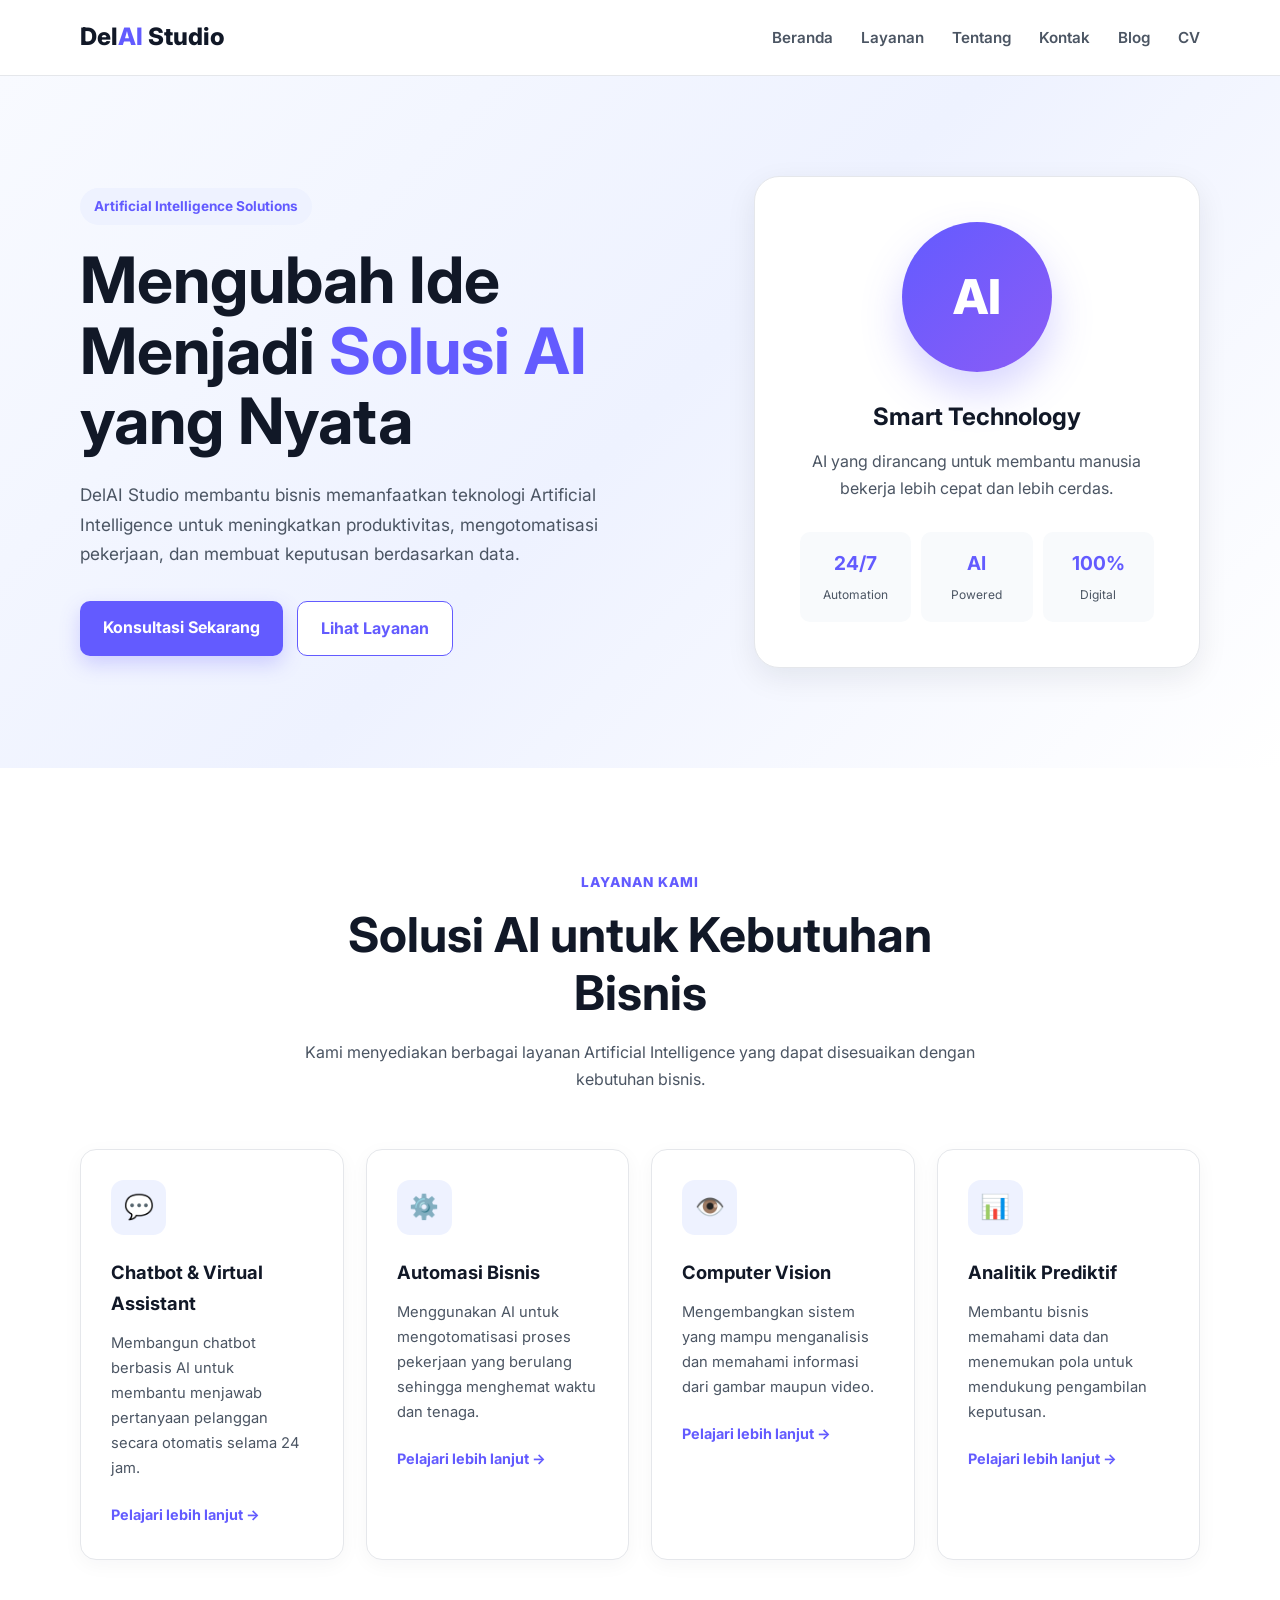
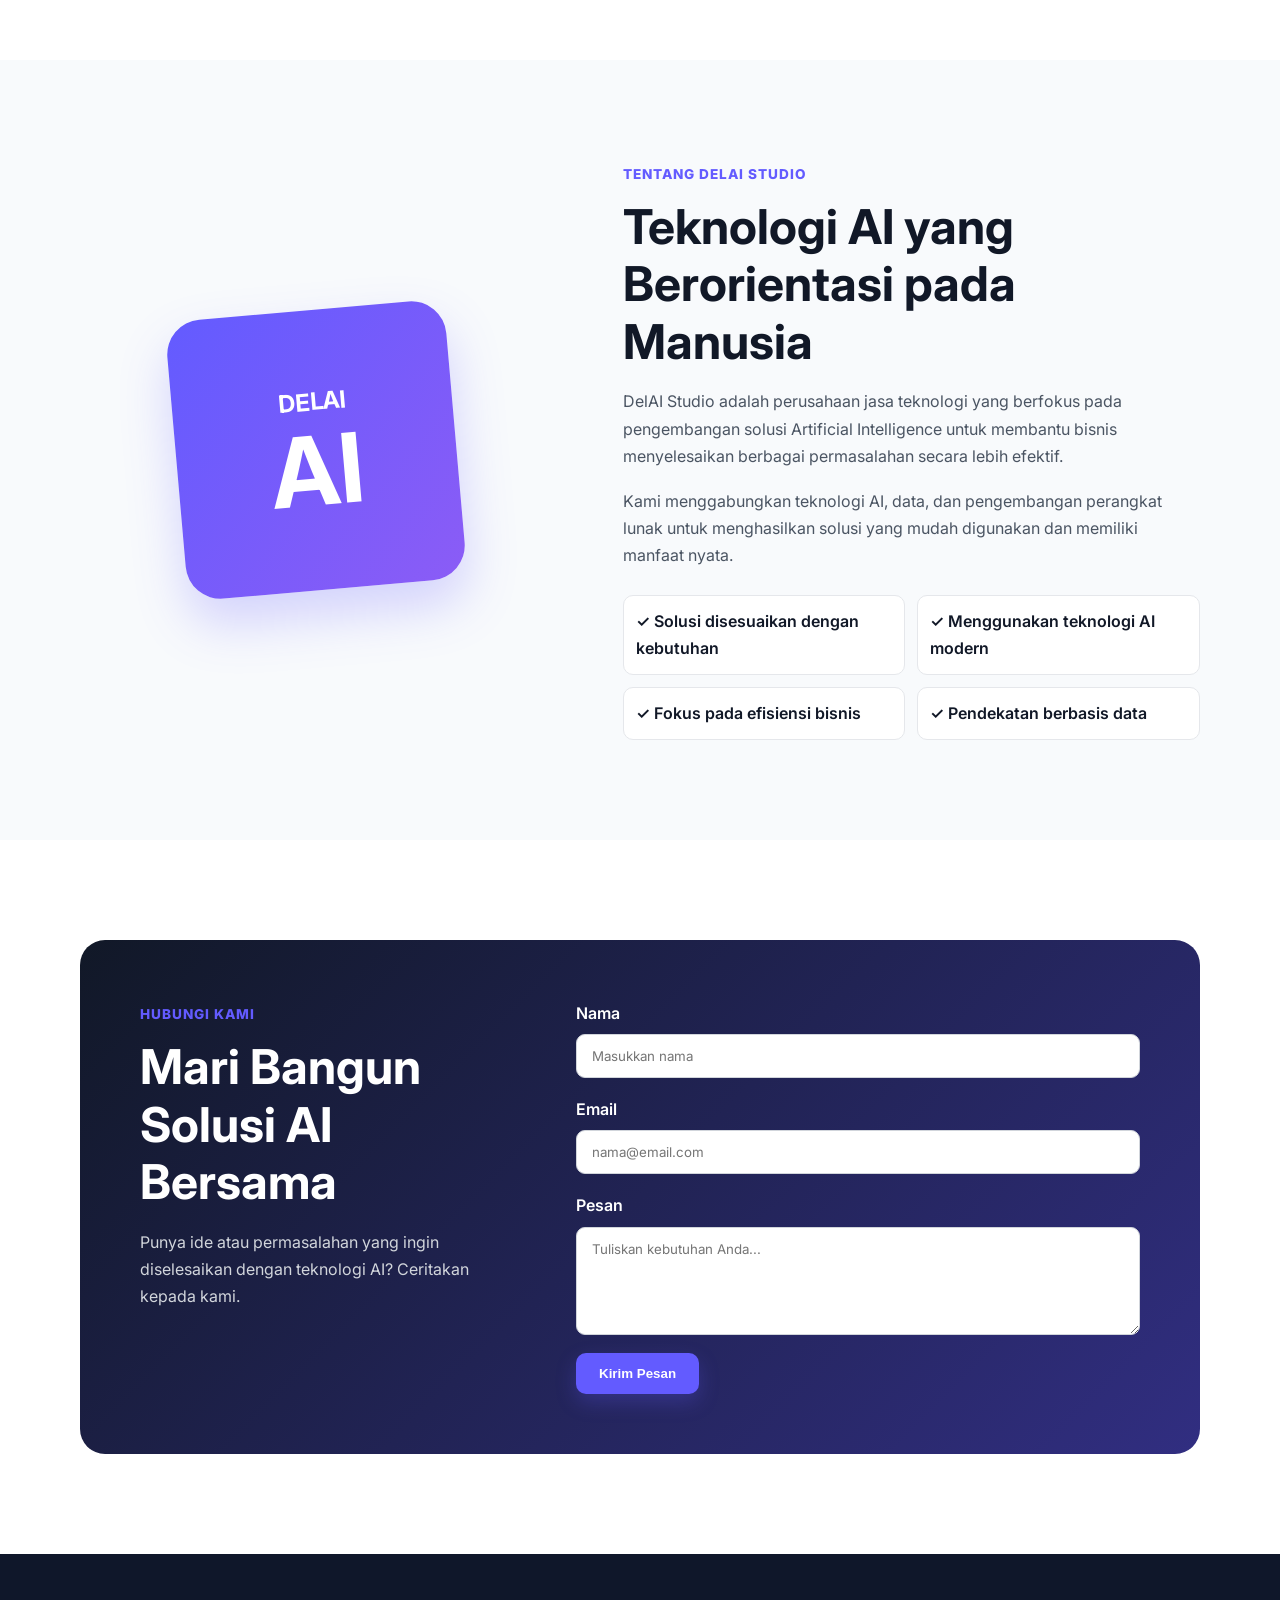
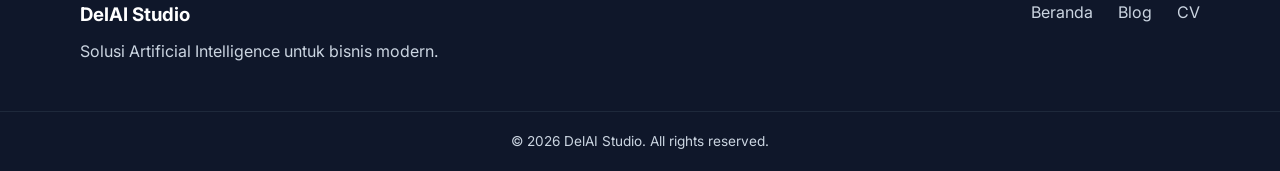
==== index.html @ ba687e67 "run debug" ====
<!DOCTYPE html>
<html lang="id">
<head>
    <meta charset="UTF-8">
    <meta name="viewport" content="width=device-width, initial-scale=1.0">

    <meta name="description" content="DelAI Studio - Perusahaan jasa Artificial Intelligence untuk bisnis modern.">

    <title>DelAI Studio - Solusi AI untuk Bisnis</title>

    <!-- Google Fonts -->
    <link rel="preconnect" href="https://fonts.googleapis.com">
    <link rel="preconnect" href="https://fonts.gstatic.com" crossorigin>
    <link href="https://fonts.googleapis.com/css2?family=Inter:wght@400;500;600;700;800&display=swap" rel="stylesheet">

    <!-- External CSS -->
    <link rel="stylesheet" href="assets/css/style.css">
</head>

<body>

    <!-- ================= HEADER ================= -->
    <header class="site-header">

        <nav class="navbar container">

            <a href="index.html" class="logo">
                Del<span>AI</span> Studio
            </a>

            <ul class="nav-menu">
                <li>
                    <a href="#beranda">Beranda</a>
                </li>

                <li>
                    <a href="#layanan">Layanan</a>
                </li>

                <li>
                    <a href="#tentang">Tentang</a>
                </li>

                <li>
                    <a href="#kontak">Kontak</a>
                </li>

                <li>
                    <a href="blog.html">Blog</a>
                </li>

                <li>
                    <a href="cv.html">CV</a>
                </li>
            </ul>

        </nav>

    </header>


    <main>

        <!-- ================= HERO ================= -->
        <section id="beranda" class="hero">

            <div class="container hero-content">

                <div class="hero-text">

                    <span class="hero-badge">
                        Artificial Intelligence Solutions
                    </span>

                    <h1>
                        Mengubah Ide Menjadi
                        <span>Solusi AI</span>
                        yang Nyata
                    </h1>

                    <p>
                        DelAI Studio membantu bisnis memanfaatkan teknologi
                        Artificial Intelligence untuk meningkatkan produktivitas,
                        mengotomatisasi pekerjaan, dan membuat keputusan
                        berdasarkan data.
                    </p>

                    <div class="hero-buttons">

                        <a href="#kontak" class="btn btn-primary">
                            Konsultasi Sekarang
                        </a>

                        <a href="#layanan" class="btn btn-secondary">
                            Lihat Layanan
                        </a>

                    </div>

                </div>


                <div class="hero-card">

                    <div class="ai-circle">
                        AI
                    </div>

                    <h2>
                        Smart Technology
                    </h2>

                    <p>
                        AI yang dirancang untuk membantu manusia
                        bekerja lebih cepat dan lebih cerdas.
                    </p>

                    <div class="mini-stats">

                        <div>
                            <strong>24/7</strong>
                            <span>Automation</span>
                        </div>

                        <div>
                            <strong>AI</strong>
                            <span>Powered</span>
                        </div>

                        <div>
                            <strong>100%</strong>
                            <span>Digital</span>
                        </div>

                    </div>

                </div>

            </div>

        </section>


        <!-- ================= LAYANAN ================= -->
        <section id="layanan" class="section">

            <div class="container">

                <div class="section-heading">

                    <span class="section-label">
                        Layanan Kami
                    </span>

                    <h2>
                        Solusi AI untuk Kebutuhan Bisnis
                    </h2>

                    <p>
                        Kami menyediakan berbagai layanan Artificial Intelligence
                        yang dapat disesuaikan dengan kebutuhan bisnis.
                    </p>

                </div>


                <div class="service-grid">

                    <!-- Service 1 -->
                    <article class="service-card">

                        <div class="service-icon">
                            💬
                        </div>

                        <h3>
                            Chatbot & Virtual Assistant
                        </h3>

                        <p>
                            Membangun chatbot berbasis AI untuk membantu
                            menjawab pertanyaan pelanggan secara otomatis
                            selama 24 jam.
                        </p>

                        <a href="#kontak">
                            Pelajari lebih lanjut →
                        </a>

                    </article>


                    <!-- Service 2 -->
                    <article class="service-card">

                        <div class="service-icon">
                            ⚙️
                        </div>

                        <h3>
                            Automasi Bisnis
                        </h3>

                        <p>
                            Menggunakan AI untuk mengotomatisasi proses
                            pekerjaan yang berulang sehingga menghemat
                            waktu dan tenaga.
                        </p>

                        <a href="#kontak">
                            Pelajari lebih lanjut →
                        </a>

                    </article>


                    <!-- Service 3 -->
                    <article class="service-card">

                        <div class="service-icon">
                            👁️
                        </div>

                        <h3>
                            Computer Vision
                        </h3>

                        <p>
                            Mengembangkan sistem yang mampu menganalisis
                            dan memahami informasi dari gambar maupun video.
                        </p>

                        <a href="#kontak">
                            Pelajari lebih lanjut →
                        </a>

                    </article>


                    <!-- Service 4 -->
                    <article class="service-card">

                        <div class="service-icon">
                            📊
                        </div>

                        <h3>
                            Analitik Prediktif
                        </h3>

                        <p>
                            Membantu bisnis memahami data dan menemukan
                            pola untuk mendukung pengambilan keputusan.
                        </p>

                        <a href="#kontak">
                            Pelajari lebih lanjut →
                        </a>

                    </article>

                </div>

            </div>

        </section>


        <!-- ================= TENTANG ================= -->
        <section id="tentang" class="section about-section">

            <div class="container about-grid">

                <div class="about-visual">

                    <div class="about-box">

                        <span>
                            DELAI
                        </span>

                        <strong>
                            AI
                        </strong>

                    </div>

                </div>


                <div class="about-content">

                    <span class="section-label">
                        Tentang DelAI Studio
                    </span>

                    <h2>
                        Teknologi AI yang Berorientasi pada Manusia
                    </h2>

                    <p>
                        DelAI Studio adalah perusahaan jasa teknologi yang
                        berfokus pada pengembangan solusi Artificial Intelligence
                        untuk membantu bisnis menyelesaikan berbagai permasalahan
                        secara lebih efektif.
                    </p>

                    <p>
                        Kami menggabungkan teknologi AI, data, dan pengembangan
                        perangkat lunak untuk menghasilkan solusi yang mudah
                        digunakan dan memiliki manfaat nyata.
                    </p>

                    <ul class="feature-list">

                        <li>
                            ✓ Solusi disesuaikan dengan kebutuhan
                        </li>

                        <li>
                            ✓ Menggunakan teknologi AI modern
                        </li>

                        <li>
                            ✓ Fokus pada efisiensi bisnis
                        </li>

                        <li>
                            ✓ Pendekatan berbasis data
                        </li>

                    </ul>

                </div>

            </div>

        </section>


        <!-- ================= KONTAK ================= -->
        <section id="kontak" class="section contact-section">

            <div class="container">

                <div class="contact-box">

                    <div class="contact-text">

                        <span class="section-label">
                            Hubungi Kami
                        </span>

                        <h2>
                            Mari Bangun Solusi AI Bersama
                        </h2>

                        <p>
                            Punya ide atau permasalahan yang ingin diselesaikan
                            dengan teknologi AI? Ceritakan kepada kami.
                        </p>

                    </div>


                    <form class="contact-form">

                        <div class="form-group">

                            <label for="nama">
                                Nama
                            </label>

                            <input
                                type="text"
                                id="nama"
                                name="nama"
                                placeholder="Masukkan nama"
                                required
                            >

                        </div>


                        <div class="form-group">

                            <label for="email">
                                Email
                            </label>

                            <input
                                type="email"
                                id="email"
                                name="email"
                                placeholder="nama@email.com"
                                required
                            >

                        </div>


                        <div class="form-group">

                            <label for="pesan">
                                Pesan
                            </label>

                            <textarea
                                id="pesan"
                                name="pesan"
                                rows="5"
                                placeholder="Tuliskan kebutuhan Anda..."
                                required
                            ></textarea>

                        </div>


                        <button type="submit" class="btn btn-primary">
                            Kirim Pesan
                        </button>

                    </form>

                </div>

            </div>

        </section>

    </main>


    <!-- ================= FOOTER ================= -->
    <footer class="footer">

        <div class="container footer-content">

            <div>

                <h3>
                    DelAI Studio
                </h3>

                <p>
                    Solusi Artificial Intelligence untuk bisnis modern.
                </p>

            </div>


            <div class="footer-links">

                <a href="index.html">
                    Beranda
                </a>

                <a href="blog.html">
                    Blog
                </a>

                <a href="cv.html">
                    CV
                </a>

            </div>

        </div>


        <div class="copyright">

            <p>
                &copy; 2026 DelAI Studio. All rights reserved.
            </p>

        </div>

    </footer>

</body>
</html>
---- assets/css/style.css ----
/* =====================================================
   DELAI STUDIO
   CSS MURNI - PABWE P2
   ===================================================== */


/* ================= VARIABLES ================= */

:root {
    --primary: #635bff;
    --primary-dark: #4f46e5;
    --secondary: #eef2ff;

    --dark: #111827;
    --text: #4b5563;
    --light: #f8fafc;
    --white: #ffffff;

    --border: #e5e7eb;

    --radius: 16px;

    --shadow:
        0 10px 30px rgba(15, 23, 42, 0.08);

    --transition:
        0.3s ease;
}


/* ================= RESET ================= */

* {
    margin: 0;
    padding: 0;
    box-sizing: border-box;
}


html {
    scroll-behavior: smooth;
}


body {
    font-family: "Inter", Arial, sans-serif;
    color: var(--text);
    background: var(--white);
    line-height: 1.7;
}


a {
    text-decoration: none;
    color: inherit;
}


ul {
    list-style: none;
}


img {
    max-width: 100%;
    display: block;
}


/* ================= CONTAINER ================= */

.container {
    width: min(1120px, 92%);
    margin: 0 auto;
}


/* ================= HEADER ================= */

.site-header {
    position: sticky;
    top: 0;
    z-index: 1000;

    background: rgba(255, 255, 255, 0.95);

    border-bottom: 1px solid var(--border);
}


.navbar {
    min-height: 75px;

    display: flex;
    align-items: center;
    justify-content: space-between;
}


.logo {
    font-size: 1.5rem;
    font-weight: 800;
    color: var(--dark);
}


.logo span {
    color: var(--primary);
}


.nav-menu {
    display: flex;
    align-items: center;
    gap: 28px;
}


.nav-menu a {
    color: var(--text);
    font-size: 0.95rem;
    font-weight: 600;

    transition: var(--transition);
}


.nav-menu a:hover {
    color: var(--primary);
}


/* ================= HERO ================= */

.hero {
    padding: 100px 0;

    background:
        linear-gradient(
            135deg,
            #f8faff 0%,
            #eef2ff 50%,
            #ffffff 100%
        );
}


.hero-content {
    display: grid;
    grid-template-columns: 1.15fr 0.85fr;
    gap: 70px;
    align-items: center;
}


.hero-badge {
    display: inline-block;

    padding: 7px 14px;

    border-radius: 50px;

    background: var(--secondary);
    color: var(--primary);

    font-size: 0.85rem;
    font-weight: 700;

    margin-bottom: 20px;
}


.hero h1 {
    color: var(--dark);

    font-size: clamp(2.5rem, 5vw, 4.5rem);

    line-height: 1.1;

    margin-bottom: 24px;
}


.hero h1 span {
    color: var(--primary);
}


.hero-text > p {
    max-width: 650px;

    font-size: 1.08rem;

    margin-bottom: 32px;
}


.hero-buttons {
    display: flex;
    gap: 14px;
    flex-wrap: wrap;
}


/* ================= BUTTON ================= */

.btn {
    display: inline-block;

    padding: 13px 23px;

    border-radius: 10px;

    font-weight: 700;

    cursor: pointer;

    border: none;

    transition:
        transform var(--transition),
        background var(--transition),
        box-shadow var(--transition);
}


.btn:hover {
    transform: translateY(-3px);
}


.btn-primary {
    color: var(--white);
    background: var(--primary);

    box-shadow:
        0 8px 20px rgba(99, 91, 255, 0.25);
}


.btn-primary:hover {
    background: var(--primary-dark);
}


.btn-secondary {
    color: var(--primary);

    background: var(--white);

    border: 1px solid var(--primary);
}


/* ================= HERO CARD ================= */

.hero-card {
    padding: 45px;

    background: var(--white);

    border-radius: 25px;

    text-align: center;

    box-shadow: var(--shadow);

    border: 1px solid var(--border);
}


.ai-circle {
    width: 150px;
    height: 150px;

    margin: 0 auto 25px;

    border-radius: 50%;

    display: flex;
    align-items: center;
    justify-content: center;

    font-size: 3rem;
    font-weight: 800;

    color: var(--white);

    background:
        linear-gradient(
            135deg,
            var(--primary),
            #8b5cf6
        );

    box-shadow:
        0 20px 40px rgba(99, 91, 255, 0.25);
}


.hero-card h2 {
    color: var(--dark);
    margin-bottom: 10px;
}


.mini-stats {
    margin-top: 30px;

    display: grid;
    grid-template-columns: repeat(3, 1fr);

    gap: 10px;
}


.mini-stats div {
    padding: 15px;

    background: var(--light);

    border-radius: 10px;
}


.mini-stats strong {
    display: block;

    color: var(--primary);

    font-size: 1.2rem;
}


.mini-stats span {
    font-size: 0.75rem;
}


/* ================= SECTION ================= */

.section {
    padding: 100px 0;
}


.section-heading {
    max-width: 700px;

    margin: 0 auto 55px;

    text-align: center;
}


.section-label {
    display: inline-block;

    margin-bottom: 12px;

    color: var(--primary);

    font-size: 0.85rem;

    font-weight: 800;

    text-transform: uppercase;

    letter-spacing: 1px;
}


.section-heading h2,
.about-content h2,
.contact-text h2 {
    color: var(--dark);

    font-size: clamp(2rem, 4vw, 3rem);

    line-height: 1.2;

    margin-bottom: 18px;
}


/* ================= SERVICES ================= */

.service-grid {
    display: grid;

    grid-template-columns:
        repeat(4, 1fr);

    gap: 22px;
}


.service-card {
    padding: 30px;

    background: var(--white);

    border: 1px solid var(--border);

    border-radius: var(--radius);

    box-shadow: 0 5px 20px rgba(15, 23, 42, 0.04);

    transition:
        transform var(--transition),
        box-shadow var(--transition);
}


.service-card:hover {
    transform: translateY(-8px);

    box-shadow: var(--shadow);
}


.service-icon {
    width: 55px;
    height: 55px;

    margin-bottom: 22px;

    border-radius: 13px;

    display: flex;
    align-items: center;
    justify-content: center;

    background: var(--secondary);

    font-size: 1.5rem;
}


.service-card h3 {
    color: var(--dark);

    font-size: 1.15rem;

    margin-bottom: 12px;
}


.service-card p {
    font-size: 0.92rem;

    margin-bottom: 20px;
}


.service-card a {
    color: var(--primary);

    font-size: 0.9rem;

    font-weight: 700;
}


/* ================= ABOUT ================= */

.about-section {
    background: var(--light);
}


.about-grid {
    display: grid;

    grid-template-columns: 0.9fr 1.1fr;

    gap: 70px;

    align-items: center;
}


.about-visual {
    min-height: 400px;

    display: flex;
    align-items: center;
    justify-content: center;
}


.about-box {
    width: 280px;
    height: 280px;

    border-radius: 35px;

    display: flex;
    flex-direction: column;
    align-items: center;
    justify-content: center;

    background:
        linear-gradient(
            135deg,
            var(--primary),
            #8b5cf6
        );

    color: white;

    transform: rotate(-5deg);

    box-shadow:
        0 25px 50px rgba(99, 91, 255, 0.25);
}


.about-box span {
    font-size: 1.5rem;
    font-weight: 700;
}


.about-box strong {
    font-size: 6rem;
    line-height: 1;
}


.about-content p {
    margin-bottom: 18px;
}


.feature-list {
    margin-top: 25px;

    display: grid;

    grid-template-columns: repeat(2, 1fr);

    gap: 12px;
}


.feature-list li {
    color: var(--dark);

    font-weight: 600;

    padding: 12px;

    background: var(--white);

    border-radius: 10px;

    border: 1px solid var(--border);
}


/* ================= CONTACT ================= */

.contact-box {
    display: grid;

    grid-template-columns: 0.8fr 1.2fr;

    gap: 60px;

    padding: 60px;

    border-radius: 25px;

    background:
        linear-gradient(
            135deg,
            #111827,
            #312e81
        );

    color: white;
}


.contact-text h2 {
    color: white;
}


.contact-text p {
    color: #d1d5db;
}


.contact-form {
    display: flex;

    flex-direction: column;

    gap: 18px;
}


.form-group {
    display: flex;

    flex-direction: column;

    gap: 7px;
}


.form-group label {
    font-weight: 600;
}


.form-group input,
.form-group textarea {
    width: 100%;

    padding: 13px 15px;

    border: 1px solid #d1d5db;

    border-radius: 9px;

    font-family: inherit;

    outline: none;
}


.form-group input:focus,
.form-group textarea:focus {
    border-color: var(--primary);
}


.contact-form .btn {
    align-self: flex-start;
}


/* ================= FOOTER ================= */

.footer {
    background: #0f172a;

    color: #cbd5e1;
}


.footer-content {
    padding: 45px 0;

    display: flex;

    justify-content: space-between;

    gap: 30px;
}


.footer h3 {
    color: white;

    margin-bottom: 8px;
}


.footer-links {
    display: flex;

    gap: 25px;
}


.footer-links a {
    transition: var(--transition);
}


.footer-links a:hover {
    color: white;
}


.copyright {
    padding: 18px;

    text-align: center;

    border-top: 1px solid #1e293b;

    font-size: 0.85rem;
}


/* ================= RESPONSIVE ================= */

@media (max-width: 900px) {

    .nav-menu {
        gap: 15px;
    }


    .hero-content {
        grid-template-columns: 1fr;
    }


    .service-grid {
        grid-template-columns:
            repeat(2, 1fr);
    }


    .about-grid {
        grid-template-columns: 1fr;
    }


    .about-visual {
        min-height: 300px;
    }


    .contact-box {
        grid-template-columns: 1fr;
    }

}


@media (max-width: 650px) {

    .navbar {
        flex-direction: column;

        padding: 18px 0;

        gap: 15px;
    }


    .nav-menu {
        width: 100%;

        justify-content: center;

        flex-wrap: wrap;

        gap: 12px 18px;
    }


    .hero {
        padding: 70px 0;
    }


    .section {
        padding: 70px 0;
    }


    .service-grid {
        grid-template-columns: 1fr;
    }


    .feature-list {
        grid-template-columns: 1fr;
    }


    .contact-box {
        padding: 35px 25px;
    }


    .footer-content {
        flex-direction: column;
    }


    .footer-links {
        flex-wrap: wrap;
    }

}
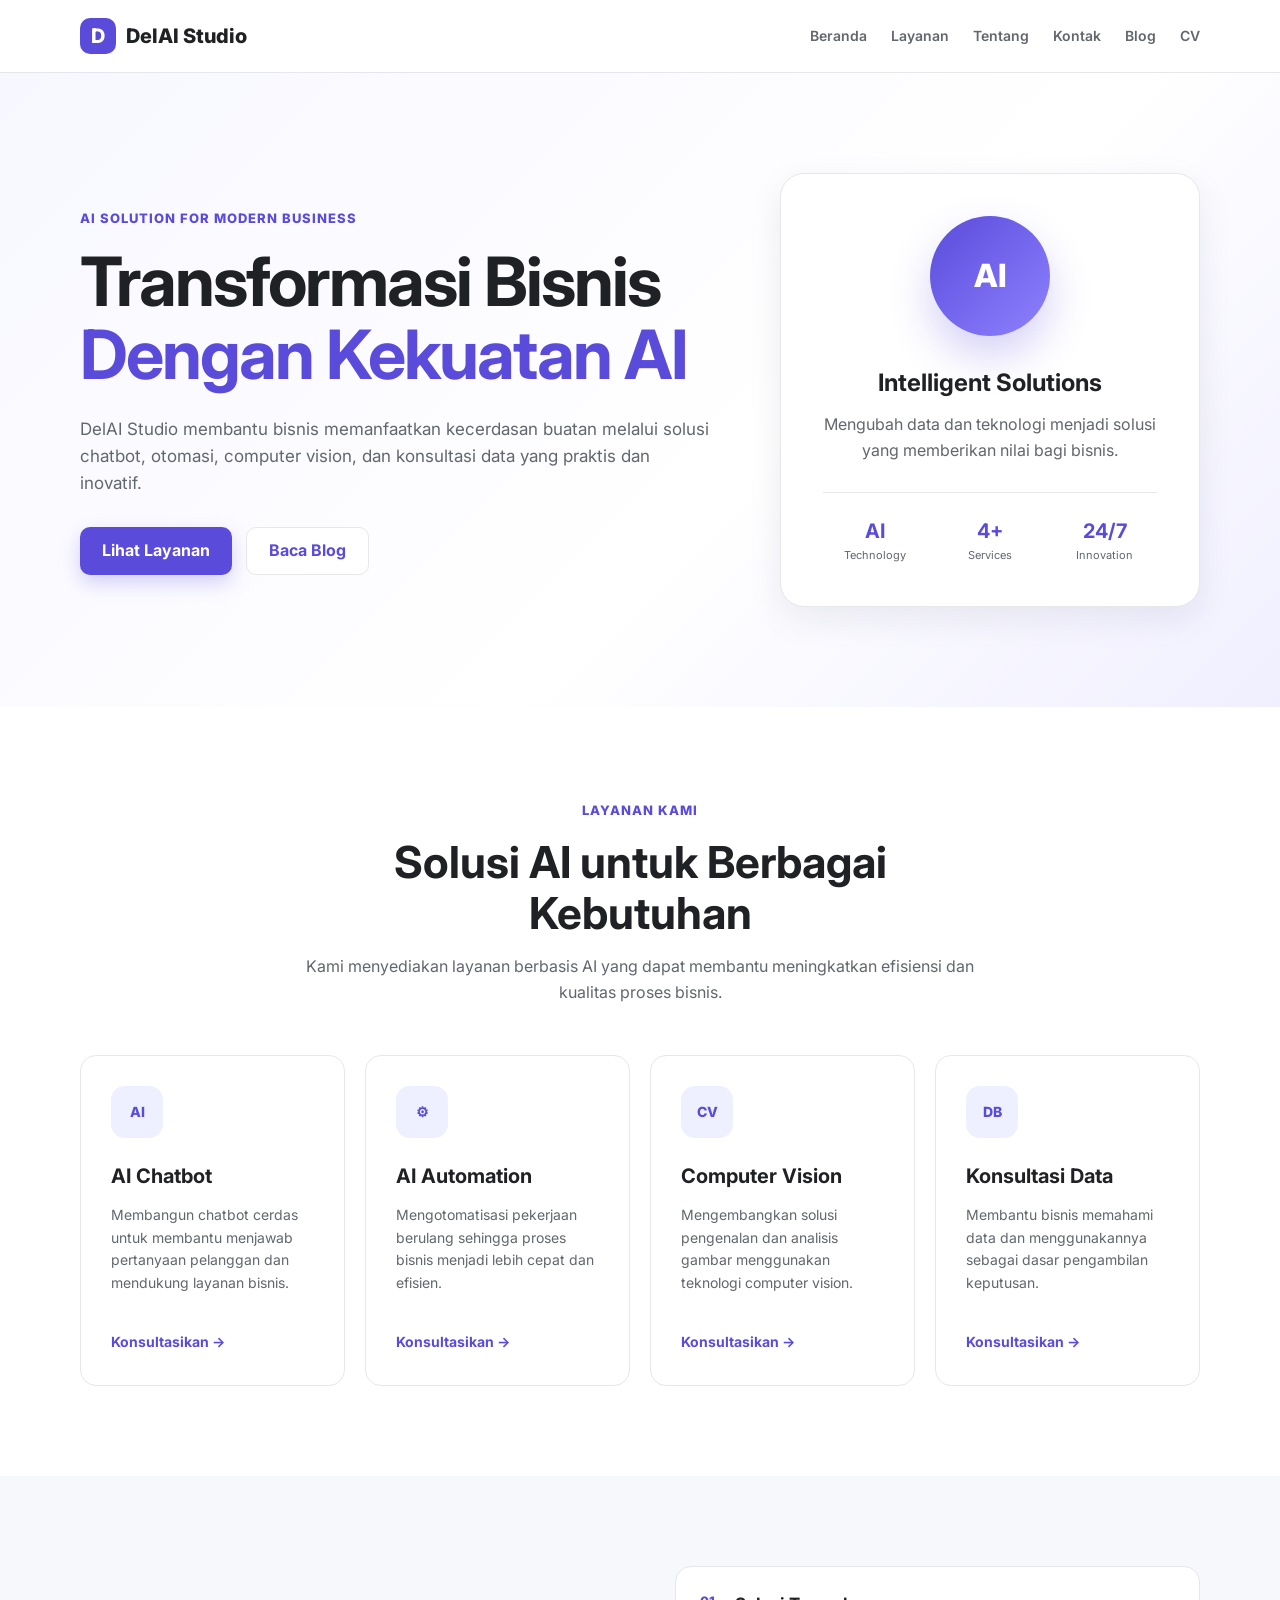
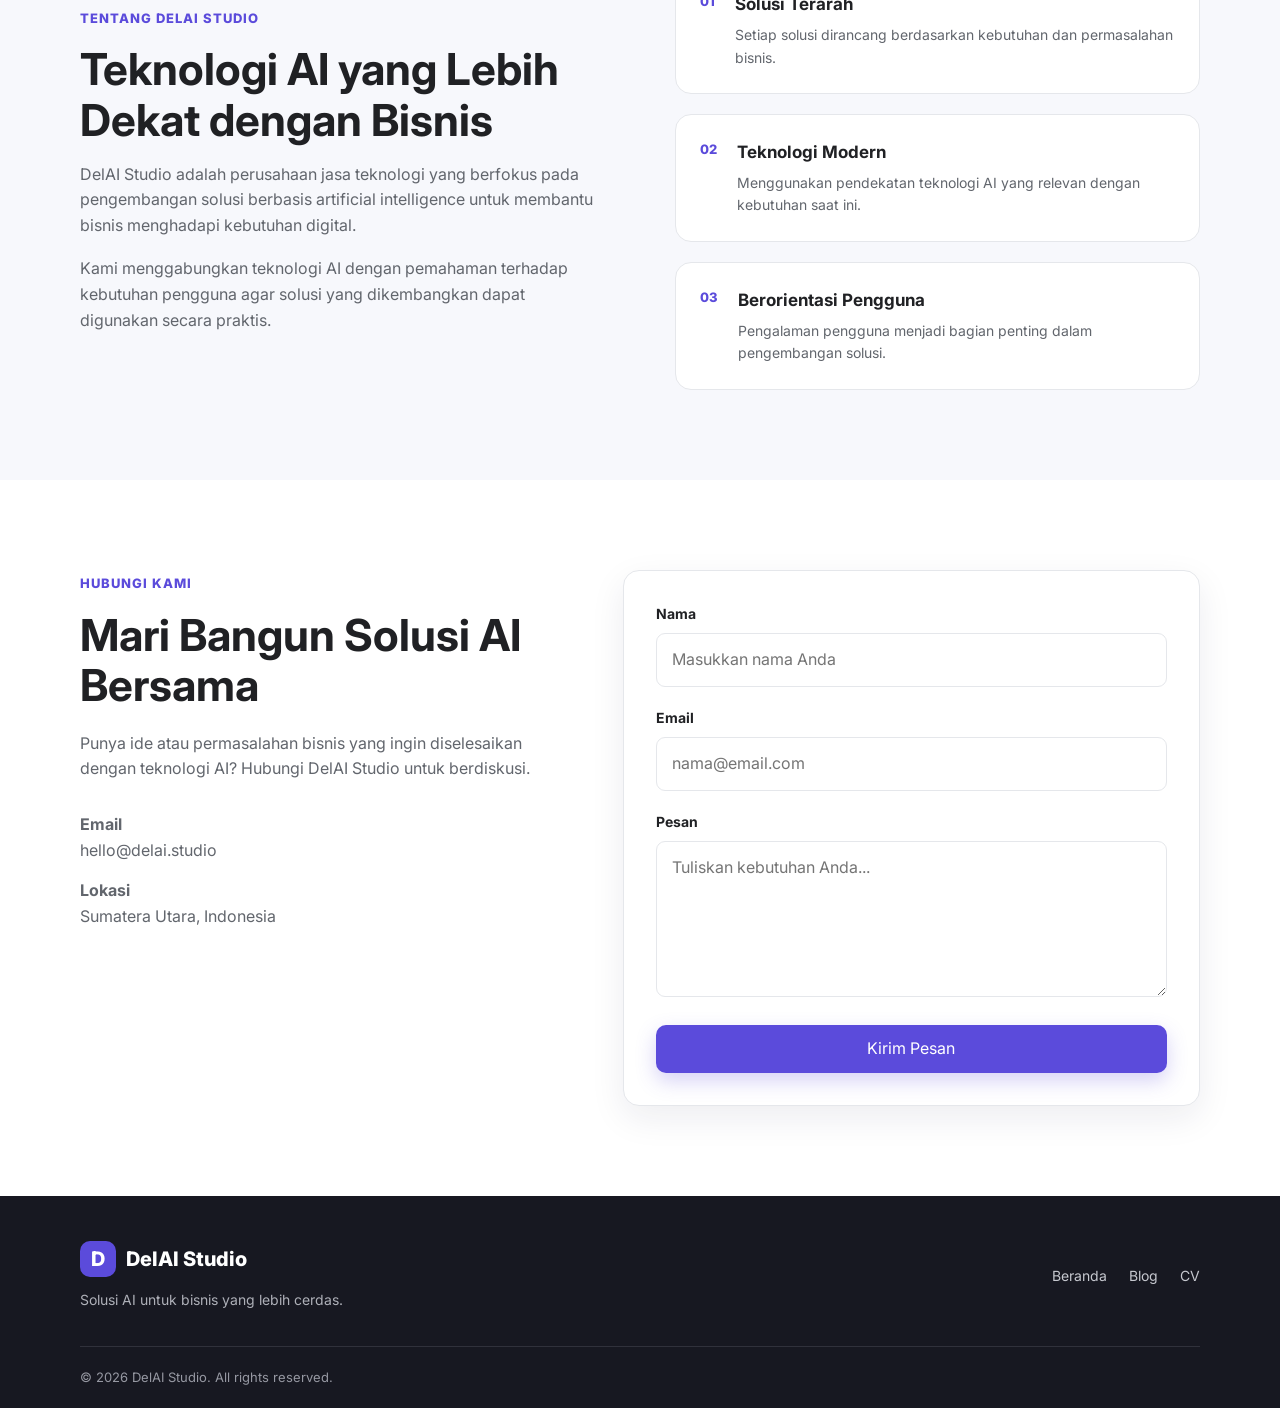
==== commit 435c1ba6: "Update Praktikum 2 PABWE" ====
--- a/index.html
+++ b/index.html
@@ -4,14 +4,21 @@
     <meta charset="UTF-8">
     <meta name="viewport" content="width=device-width, initial-scale=1.0">
 
-    <meta name="description" content="DelAI Studio - Perusahaan jasa Artificial Intelligence untuk bisnis modern.">
+    <meta
+        name="description"
+        content="DelAI Studio - Perusahaan jasa AI untuk chatbot, otomasi, computer vision, dan konsultasi data."
+    >
 
     <title>DelAI Studio - Solusi AI untuk Bisnis</title>
 
-    <!-- Google Fonts -->
+    <!-- Google Fonts diperbolehkan karena bukan CSS framework -->
     <link rel="preconnect" href="https://fonts.googleapis.com">
     <link rel="preconnect" href="https://fonts.gstatic.com" crossorigin>
-    <link href="https://fonts.googleapis.com/css2?family=Inter:wght@400;500;600;700;800&display=swap" rel="stylesheet">
+
+    <link
+        href="https://fonts.googleapis.com/css2?family=Inter:wght@400;500;600;700;800&display=swap"
+        rel="stylesheet"
+    >
 
     <!-- External CSS -->
     <link rel="stylesheet" href="assets/css/style.css">
@@ -19,43 +26,44 @@
 
 <body>
 
-    <!-- ================= HEADER ================= -->
+    <!-- ================= HEADER & NAVBAR ================= -->
     <header class="site-header">
-
-        <nav class="navbar container">
-
-            <a href="index.html" class="logo">
-                Del<span>AI</span> Studio
+        <div class="container navbar">
+
+            <a href="index.html" class="brand">
+                <span class="brand-icon">D</span>
+                <span>DelAI Studio</span>
             </a>
 
-            <ul class="nav-menu">
-                <li>
-                    <a href="#beranda">Beranda</a>
-                </li>
-
-                <li>
-                    <a href="#layanan">Layanan</a>
-                </li>
-
-                <li>
-                    <a href="#tentang">Tentang</a>
-                </li>
-
-                <li>
-                    <a href="#kontak">Kontak</a>
-                </li>
-
-                <li>
-                    <a href="blog.html">Blog</a>
-                </li>
-
-                <li>
-                    <a href="cv.html">CV</a>
-                </li>
-            </ul>
-
-        </nav>
-
+            <nav aria-label="Navigasi utama">
+                <ul class="nav-list">
+                    <li>
+                        <a href="#beranda">Beranda</a>
+                    </li>
+
+                    <li>
+                        <a href="#layanan">Layanan</a>
+                    </li>
+
+                    <li>
+                        <a href="#tentang">Tentang</a>
+                    </li>
+
+                    <li>
+                        <a href="#kontak">Kontak</a>
+                    </li>
+
+                    <li>
+                        <a href="blog.html">Blog</a>
+                    </li>
+
+                    <li>
+                        <a href="cv.html">CV</a>
+                    </li>
+                </ul>
+            </nav>
+
+        </div>
     </header>
 
 
@@ -63,38 +71,33 @@
 
         <!-- ================= HERO ================= -->
         <section id="beranda" class="hero">
-
             <div class="container hero-content">
 
                 <div class="hero-text">
 
-                    <span class="hero-badge">
-                        Artificial Intelligence Solutions
+                    <span class="hero-label">
+                        AI Solution for Modern Business
                     </span>
 
                     <h1>
-                        Mengubah Ide Menjadi
-                        <span>Solusi AI</span>
-                        yang Nyata
+                        Transformasi Bisnis
+                        <span>Dengan Kekuatan AI</span>
                     </h1>
 
                     <p>
-                        DelAI Studio membantu bisnis memanfaatkan teknologi
-                        Artificial Intelligence untuk meningkatkan produktivitas,
-                        mengotomatisasi pekerjaan, dan membuat keputusan
-                        berdasarkan data.
+                        DelAI Studio membantu bisnis memanfaatkan kecerdasan
+                        buatan melalui solusi chatbot, otomasi, computer vision,
+                        dan konsultasi data yang praktis dan inovatif.
                     </p>
 
                     <div class="hero-buttons">
-
-                        <a href="#kontak" class="btn btn-primary">
-                            Konsultasi Sekarang
-                        </a>
-
-                        <a href="#layanan" class="btn btn-secondary">
+                        <a href="#layanan" class="button button-primary">
                             Lihat Layanan
                         </a>
 
+                        <a href="blog.html" class="button button-secondary">
+                            Baca Blog
+                        </a>
                     </div>
 
                 </div>
@@ -107,60 +110,55 @@
                     </div>
 
                     <h2>
-                        Smart Technology
+                        Intelligent Solutions
                     </h2>
 
                     <p>
-                        AI yang dirancang untuk membantu manusia
-                        bekerja lebih cepat dan lebih cerdas.
+                        Mengubah data dan teknologi menjadi solusi
+                        yang memberikan nilai bagi bisnis.
                     </p>
 
-                    <div class="mini-stats">
+                    <div class="hero-stat">
+                        <div>
+                            <strong>AI</strong>
+                            <span>Technology</span>
+                        </div>
+
+                        <div>
+                            <strong>4+</strong>
+                            <span>Services</span>
+                        </div>
 
                         <div>
                             <strong>24/7</strong>
-                            <span>Automation</span>
-                        </div>
-
-                        <div>
-                            <strong>AI</strong>
-                            <span>Powered</span>
-                        </div>
-
-                        <div>
-                            <strong>100%</strong>
-                            <span>Digital</span>
-                        </div>
-
+                            <span>Innovation</span>
+                        </div>
                     </div>
 
                 </div>
 
             </div>
-
         </section>
 
 
         <!-- ================= LAYANAN ================= -->
-        <section id="layanan" class="section">
+        <section id="layanan" class="section services-section">
 
             <div class="container">
 
                 <div class="section-heading">
-
                     <span class="section-label">
                         Layanan Kami
                     </span>
 
                     <h2>
-                        Solusi AI untuk Kebutuhan Bisnis
+                        Solusi AI untuk Berbagai Kebutuhan
                     </h2>
 
                     <p>
-                        Kami menyediakan berbagai layanan Artificial Intelligence
-                        yang dapat disesuaikan dengan kebutuhan bisnis.
+                        Kami menyediakan layanan berbasis AI yang dapat
+                        membantu meningkatkan efisiensi dan kualitas proses bisnis.
                     </p>
-
                 </div>
 
 
@@ -170,21 +168,20 @@
                     <article class="service-card">
 
                         <div class="service-icon">
-                            💬
+                            AI
                         </div>
 
                         <h3>
-                            Chatbot & Virtual Assistant
+                            AI Chatbot
                         </h3>
 
                         <p>
-                            Membangun chatbot berbasis AI untuk membantu
-                            menjawab pertanyaan pelanggan secara otomatis
-                            selama 24 jam.
+                            Membangun chatbot cerdas untuk membantu menjawab
+                            pertanyaan pelanggan dan mendukung layanan bisnis.
                         </p>
 
-                        <a href="#kontak">
-                            Pelajari lebih lanjut →
+                        <a href="#kontak" class="service-link">
+                            Konsultasikan →
                         </a>
 
                     </article>
@@ -194,21 +191,20 @@
                     <article class="service-card">
 
                         <div class="service-icon">
-                            ⚙️
+                            ⚙
                         </div>
 
                         <h3>
-                            Automasi Bisnis
+                            AI Automation
                         </h3>
 
                         <p>
-                            Menggunakan AI untuk mengotomatisasi proses
-                            pekerjaan yang berulang sehingga menghemat
-                            waktu dan tenaga.
+                            Mengotomatisasi pekerjaan berulang sehingga
+                            proses bisnis menjadi lebih cepat dan efisien.
                         </p>
 
-                        <a href="#kontak">
-                            Pelajari lebih lanjut →
+                        <a href="#kontak" class="service-link">
+                            Konsultasikan →
                         </a>
 
                     </article>
@@ -218,7 +214,7 @@
                     <article class="service-card">
 
                         <div class="service-icon">
-                            👁️
+                            CV
                         </div>
 
                         <h3>
@@ -226,12 +222,12 @@
                         </h3>
 
                         <p>
-                            Mengembangkan sistem yang mampu menganalisis
-                            dan memahami informasi dari gambar maupun video.
+                            Mengembangkan solusi pengenalan dan analisis
+                            gambar menggunakan teknologi computer vision.
                         </p>
 
-                        <a href="#kontak">
-                            Pelajari lebih lanjut →
+                        <a href="#kontak" class="service-link">
+                            Konsultasikan →
                         </a>
 
                     </article>
@@ -241,20 +237,20 @@
                     <article class="service-card">
 
                         <div class="service-icon">
-                            📊
+                            DB
                         </div>
 
                         <h3>
-                            Analitik Prediktif
+                            Konsultasi Data
                         </h3>
 
                         <p>
-                            Membantu bisnis memahami data dan menemukan
-                            pola untuk mendukung pengambilan keputusan.
+                            Membantu bisnis memahami data dan menggunakannya
+                            sebagai dasar pengambilan keputusan.
                         </p>
 
-                        <a href="#kontak">
-                            Pelajari lebih lanjut →
+                        <a href="#kontak" class="service-link">
+                            Konsultasikan →
                         </a>
 
                     </article>
@@ -270,23 +266,6 @@
         <section id="tentang" class="section about-section">
 
             <div class="container about-grid">
-
-                <div class="about-visual">
-
-                    <div class="about-box">
-
-                        <span>
-                            DELAI
-                        </span>
-
-                        <strong>
-                            AI
-                        </strong>
-
-                    </div>
-
-                </div>
-
 
                 <div class="about-content">
 
@@ -295,41 +274,73 @@
                     </span>
 
                     <h2>
-                        Teknologi AI yang Berorientasi pada Manusia
+                        Teknologi AI yang Lebih Dekat dengan Bisnis
                     </h2>
 
                     <p>
                         DelAI Studio adalah perusahaan jasa teknologi yang
-                        berfokus pada pengembangan solusi Artificial Intelligence
-                        untuk membantu bisnis menyelesaikan berbagai permasalahan
-                        secara lebih efektif.
+                        berfokus pada pengembangan solusi berbasis
+                        artificial intelligence untuk membantu bisnis
+                        menghadapi kebutuhan digital.
                     </p>
 
                     <p>
-                        Kami menggabungkan teknologi AI, data, dan pengembangan
-                        perangkat lunak untuk menghasilkan solusi yang mudah
-                        digunakan dan memiliki manfaat nyata.
+                        Kami menggabungkan teknologi AI dengan pemahaman
+                        terhadap kebutuhan pengguna agar solusi yang
+                        dikembangkan dapat digunakan secara praktis.
                     </p>
 
-                    <ul class="feature-list">
-
-                        <li>
-                            ✓ Solusi disesuaikan dengan kebutuhan
-                        </li>
-
-                        <li>
-                            ✓ Menggunakan teknologi AI modern
-                        </li>
-
-                        <li>
-                            ✓ Fokus pada efisiensi bisnis
-                        </li>
-
-                        <li>
-                            ✓ Pendekatan berbasis data
-                        </li>
-
-                    </ul>
+                </div>
+
+
+                <div class="advantages">
+
+                    <article class="advantage-item">
+                        <span class="advantage-number">01</span>
+
+                        <div>
+                            <h3>
+                                Solusi Terarah
+                            </h3>
+
+                            <p>
+                                Setiap solusi dirancang berdasarkan
+                                kebutuhan dan permasalahan bisnis.
+                            </p>
+                        </div>
+                    </article>
+
+
+                    <article class="advantage-item">
+                        <span class="advantage-number">02</span>
+
+                        <div>
+                            <h3>
+                                Teknologi Modern
+                            </h3>
+
+                            <p>
+                                Menggunakan pendekatan teknologi AI
+                                yang relevan dengan kebutuhan saat ini.
+                            </p>
+                        </div>
+                    </article>
+
+
+                    <article class="advantage-item">
+                        <span class="advantage-number">03</span>
+
+                        <div>
+                            <h3>
+                                Berorientasi Pengguna
+                            </h3>
+
+                            <p>
+                                Pengalaman pengguna menjadi bagian
+                                penting dalam pengembangan solusi.
+                            </p>
+                        </div>
+                    </article>
 
                 </div>
 
@@ -341,88 +352,96 @@
         <!-- ================= KONTAK ================= -->
         <section id="kontak" class="section contact-section">
 
-            <div class="container">
-
-                <div class="contact-box">
-
-                    <div class="contact-text">
-
-                        <span class="section-label">
-                            Hubungi Kami
-                        </span>
-
-                        <h2>
-                            Mari Bangun Solusi AI Bersama
-                        </h2>
+            <div class="container contact-wrapper">
+
+                <div class="contact-info">
+
+                    <span class="section-label">
+                        Hubungi Kami
+                    </span>
+
+                    <h2>
+                        Mari Bangun Solusi AI Bersama
+                    </h2>
+
+                    <p>
+                        Punya ide atau permasalahan bisnis yang ingin
+                        diselesaikan dengan teknologi AI?
+                        Hubungi DelAI Studio untuk berdiskusi.
+                    </p>
+
+                    <div class="contact-details">
 
                         <p>
-                            Punya ide atau permasalahan yang ingin diselesaikan
-                            dengan teknologi AI? Ceritakan kepada kami.
+                            <strong>Email</strong><br>
+                            hello@delai.studio
                         </p>
 
-                    </div>
-
-
-                    <form class="contact-form">
-
-                        <div class="form-group">
-
-                            <label for="nama">
-                                Nama
-                            </label>
-
-                            <input
-                                type="text"
-                                id="nama"
-                                name="nama"
-                                placeholder="Masukkan nama"
-                                required
-                            >
-
-                        </div>
-
-
-                        <div class="form-group">
-
-                            <label for="email">
-                                Email
-                            </label>
-
-                            <input
-                                type="email"
-                                id="email"
-                                name="email"
-                                placeholder="nama@email.com"
-                                required
-                            >
-
-                        </div>
-
-
-                        <div class="form-group">
-
-                            <label for="pesan">
-                                Pesan
-                            </label>
-
-                            <textarea
-                                id="pesan"
-                                name="pesan"
-                                rows="5"
-                                placeholder="Tuliskan kebutuhan Anda..."
-                                required
-                            ></textarea>
-
-                        </div>
-
-
-                        <button type="submit" class="btn btn-primary">
-                            Kirim Pesan
-                        </button>
-
-                    </form>
-
-                </div>
+                        <p>
+                            <strong>Lokasi</strong><br>
+                            Sumatera Utara, Indonesia
+                        </p>
+
+                    </div>
+
+                </div>
+
+
+                <form class="contact-form">
+
+                    <div class="form-group">
+                        <label for="nama">
+                            Nama
+                        </label>
+
+                        <input
+                            type="text"
+                            id="nama"
+                            name="nama"
+                            placeholder="Masukkan nama Anda"
+                            required
+                        >
+                    </div>
+
+
+                    <div class="form-group">
+                        <label for="email">
+                            Email
+                        </label>
+
+                        <input
+                            type="email"
+                            id="email"
+                            name="email"
+                            placeholder="nama@email.com"
+                            required
+                        >
+                    </div>
+
+
+                    <div class="form-group">
+                        <label for="pesan">
+                            Pesan
+                        </label>
+
+                        <textarea
+                            id="pesan"
+                            name="pesan"
+                            rows="5"
+                            placeholder="Tuliskan kebutuhan Anda..."
+                            required
+                        ></textarea>
+                    </div>
+
+
+                    <button
+                        type="submit"
+                        class="button button-primary button-full"
+                    >
+                        Kirim Pesan
+                    </button>
+
+                </form>
 
             </div>
 
@@ -432,20 +451,19 @@
 
 
     <!-- ================= FOOTER ================= -->
-    <footer class="footer">
+    <footer class="site-footer">
 
         <div class="container footer-content">
 
             <div>
-
-                <h3>
-                    DelAI Studio
-                </h3>
+                <a href="index.html" class="brand footer-brand">
+                    <span class="brand-icon">D</span>
+                    <span>DelAI Studio</span>
+                </a>
 
                 <p>
-                    Solusi Artificial Intelligence untuk bisnis modern.
+                    Solusi AI untuk bisnis yang lebih cerdas.
                 </p>
-
             </div>
 
 
@@ -468,7 +486,7 @@
         </div>
 
 
-        <div class="copyright">
+        <div class="container footer-bottom">
 
             <p>
                 &copy; 2026 DelAI Studio. All rights reserved.
--- a/assets/css/style.css
+++ b/assets/css/style.css
@@ -1,30 +1,24 @@
-/* =====================================================
-   DELAI STUDIO
-   CSS MURNI - PABWE P2
-   ===================================================== */
-
-
-/* ================= VARIABLES ================= */
-
 :root {
-    --primary: #635bff;
-    --primary-dark: #4f46e5;
-    --secondary: #eef2ff;
-
-    --dark: #111827;
-    --text: #4b5563;
-    --light: #f8fafc;
+    --primary: #5b4bdb;
+    --primary-dark: #4638b8;
+    --secondary: #eef0ff;
+
+    --text: #202124;
+    --text-light: #62666d;
+
+    --background: #ffffff;
+    --background-soft: #f7f8fc;
+
+    --border: #e5e7eb;
+
     --white: #ffffff;
 
-    --border: #e5e7eb;
+    --shadow:
+        0 12px 35px rgba(30, 30, 70, 0.08);
 
     --radius: 16px;
 
-    --shadow:
-        0 10px 30px rgba(15, 23, 42, 0.08);
-
-    --transition:
-        0.3s ease;
+    --container: 1120px;
 }
 
 
@@ -45,19 +39,14 @@
 body {
     font-family: "Inter", Arial, sans-serif;
     color: var(--text);
-    background: var(--white);
-    line-height: 1.7;
+    background: var(--background);
+    line-height: 1.6;
 }
 
 
 a {
+    color: inherit;
     text-decoration: none;
-    color: inherit;
-}
-
-
-ul {
-    list-style: none;
 }
 
 
@@ -70,7 +59,7 @@
 /* ================= CONTAINER ================= */
 
 .container {
-    width: min(1120px, 92%);
+    width: min(92%, var(--container));
     margin: 0 auto;
 }
 
@@ -80,52 +69,78 @@
 .site-header {
     position: sticky;
     top: 0;
-    z-index: 1000;
+    z-index: 100;
 
     background: rgba(255, 255, 255, 0.95);
-
     border-bottom: 1px solid var(--border);
 }
 
 
 .navbar {
-    min-height: 75px;
+    min-height: 72px;
 
     display: flex;
     align-items: center;
     justify-content: space-between;
-}
-
-
-.logo {
-    font-size: 1.5rem;
+
+    gap: 30px;
+}
+
+
+/* ================= BRAND ================= */
+
+.brand {
+    display: inline-flex;
+    align-items: center;
+    gap: 10px;
+
+    font-size: 20px;
     font-weight: 800;
-    color: var(--dark);
-}
-
-
-.logo span {
-    color: var(--primary);
-}
-
-
-.nav-menu {
-    display: flex;
-    align-items: center;
-    gap: 28px;
-}
-
-
-.nav-menu a {
-    color: var(--text);
-    font-size: 0.95rem;
+}
+
+
+.brand-icon {
+    width: 36px;
+    height: 36px;
+
+    display: flex;
+    align-items: center;
+    justify-content: center;
+
+    border-radius: 10px;
+
+    background: var(--primary);
+    color: var(--white);
+
+    font-weight: 800;
+}
+
+
+/* ================= NAVIGATION ================= */
+
+.nav-list {
+    display: flex;
+    align-items: center;
+
+    gap: 24px;
+
+    list-style: none;
+}
+
+
+.nav-list a {
+    color: var(--text-light);
+
+    font-size: 14px;
     font-weight: 600;
 
-    transition: var(--transition);
-}
-
-
-.nav-menu a:hover {
+    transition:
+        color 0.25s ease,
+        transform 0.25s ease;
+}
+
+
+.nav-list a:hover {
     color: var(--primary);
 }
 
@@ -138,50 +153,53 @@
     background:
         linear-gradient(
             135deg,
-            #f8faff 0%,
-            #eef2ff 50%,
-            #ffffff 100%
+            #f7f7ff 0%,
+            #ffffff 60%,
+            #f0efff 100%
         );
 }
 
 
 .hero-content {
     display: grid;
-    grid-template-columns: 1.15fr 0.85fr;
+    grid-template-columns: 1.2fr 0.8fr;
+
+    align-items: center;
+
     gap: 70px;
-    align-items: center;
-}
-
-
-.hero-badge {
+}
+
+
+.hero-label,
+.section-label {
     display: inline-block;
 
-    padding: 7px 14px;
-
-    border-radius: 50px;
-
-    background: var(--secondary);
+    margin-bottom: 16px;
+
     color: var(--primary);
 
-    font-size: 0.85rem;
-    font-weight: 700;
-
-    margin-bottom: 20px;
+    font-size: 13px;
+    font-weight: 800;
+
+    text-transform: uppercase;
+    letter-spacing: 1px;
 }
 
 
 .hero h1 {
-    color: var(--dark);
-
-    font-size: clamp(2.5rem, 5vw, 4.5rem);
-
-    line-height: 1.1;
+    max-width: 700px;
 
     margin-bottom: 24px;
+
+    font-size: clamp(40px, 6vw, 68px);
+    line-height: 1.08;
+
+    letter-spacing: -2px;
 }
 
 
 .hero h1 span {
+    display: block;
     color: var(--primary);
 }
 
@@ -189,201 +207,207 @@
 .hero-text > p {
     max-width: 650px;
 
-    font-size: 1.08rem;
-
-    margin-bottom: 32px;
-}
-
+    margin-bottom: 30px;
+
+    color: var(--text-light);
+
+    font-size: 17px;
+}
+
+
+/* ================= BUTTON ================= */
 
 .hero-buttons {
     display: flex;
+    flex-wrap: wrap;
+
     gap: 14px;
-    flex-wrap: wrap;
-}
-
-
-/* ================= BUTTON ================= */
-
-.btn {
-    display: inline-block;
-
-    padding: 13px 23px;
+}
+
+
+.button {
+    display: inline-flex;
+
+    align-items: center;
+    justify-content: center;
+
+    min-height: 48px;
+
+    padding: 0 22px;
 
     border-radius: 10px;
 
     font-weight: 700;
 
-    cursor: pointer;
-
-    border: none;
-
     transition:
-        transform var(--transition),
-        background var(--transition),
-        box-shadow var(--transition);
-}
-
-
-.btn:hover {
-    transform: translateY(-3px);
-}
-
-
-.btn-primary {
+        transform 0.25s ease,
+        background 0.25s ease,
+        box-shadow 0.25s ease;
+}
+
+
+.button:hover {
+    transform: translateY(-2px);
+}
+
+
+.button-primary {
+    background: var(--primary);
     color: var(--white);
-    background: var(--primary);
 
     box-shadow:
-        0 8px 20px rgba(99, 91, 255, 0.25);
-}
-
-
-.btn-primary:hover {
+        0 8px 20px rgba(91, 75, 219, 0.25);
+}
+
+
+.button-primary:hover {
     background: var(--primary-dark);
 }
 
 
-.btn-secondary {
+.button-secondary {
+    background: var(--white);
     color: var(--primary);
 
+    border: 1px solid var(--border);
+}
+
+
+.button-secondary:hover {
+    background: var(--secondary);
+}
+
+
+/* ================= HERO CARD ================= */
+
+.hero-card {
+    padding: 42px;
+
+    border: 1px solid var(--border);
+    border-radius: 24px;
+
     background: var(--white);
 
-    border: 1px solid var(--primary);
-}
-
-
-/* ================= HERO CARD ================= */
-
-.hero-card {
-    padding: 45px;
-
-    background: var(--white);
-
-    border-radius: 25px;
+    box-shadow: var(--shadow);
 
     text-align: center;
-
-    box-shadow: var(--shadow);
-
-    border: 1px solid var(--border);
 }
 
 
 .ai-circle {
-    width: 150px;
-    height: 150px;
-
-    margin: 0 auto 25px;
+    width: 120px;
+    height: 120px;
+
+    margin: 0 auto 28px;
+
+    display: flex;
+    align-items: center;
+    justify-content: center;
 
     border-radius: 50%;
-
-    display: flex;
-    align-items: center;
-    justify-content: center;
-
-    font-size: 3rem;
-    font-weight: 800;
-
-    color: var(--white);
 
     background:
         linear-gradient(
             135deg,
             var(--primary),
-            #8b5cf6
+            #8d82ff
         );
 
+    color: var(--white);
+
+    font-size: 32px;
+    font-weight: 800;
+
     box-shadow:
-        0 20px 40px rgba(99, 91, 255, 0.25);
+        0 20px 40px rgba(91, 75, 219, 0.25);
 }
 
 
 .hero-card h2 {
-    color: var(--dark);
     margin-bottom: 10px;
-}
-
-
-.mini-stats {
-    margin-top: 30px;
-
+
+    font-size: 24px;
+}
+
+
+.hero-card > p {
+    margin-bottom: 28px;
+
+    color: var(--text-light);
+}
+
+
+.hero-stat {
     display: grid;
     grid-template-columns: repeat(3, 1fr);
 
     gap: 10px;
-}
-
-
-.mini-stats div {
-    padding: 15px;
-
-    background: var(--light);
-
-    border-radius: 10px;
-}
-
-
-.mini-stats strong {
-    display: block;
-
+
+    padding-top: 22px;
+
+    border-top: 1px solid var(--border);
+}
+
+
+.hero-stat div {
+    display: flex;
+    flex-direction: column;
+}
+
+
+.hero-stat strong {
     color: var(--primary);
 
-    font-size: 1.2rem;
-}
-
-
-.mini-stats span {
-    font-size: 0.75rem;
+    font-size: 20px;
+}
+
+
+.hero-stat span {
+    color: var(--text-light);
+
+    font-size: 11px;
 }
 
 
 /* ================= SECTION ================= */
 
 .section {
-    padding: 100px 0;
+    padding: 90px 0;
 }
 
 
 .section-heading {
     max-width: 700px;
 
-    margin: 0 auto 55px;
+    margin: 0 auto 50px;
 
     text-align: center;
-}
-
-
-.section-label {
-    display: inline-block;
-
-    margin-bottom: 12px;
-
-    color: var(--primary);
-
-    font-size: 0.85rem;
-
-    font-weight: 800;
-
-    text-transform: uppercase;
-
-    letter-spacing: 1px;
 }
 
 
 .section-heading h2,
 .about-content h2,
-.contact-text h2 {
-    color: var(--dark);
-
-    font-size: clamp(2rem, 4vw, 3rem);
-
-    line-height: 1.2;
-
-    margin-bottom: 18px;
+.contact-info h2 {
+    margin-bottom: 16px;
+
+    font-size: clamp(30px, 4vw, 44px);
+    line-height: 1.15;
+}
+
+
+.section-heading p,
+.about-content p,
+.contact-info > p {
+    color: var(--text-light);
 }
 
 
 /* ================= SERVICES ================= */
+
+.services-section {
+    background: var(--background);
+}
+
 
 .service-grid {
     display: grid;
@@ -391,140 +415,104 @@
     grid-template-columns:
         repeat(4, 1fr);
 
-    gap: 22px;
+    gap: 20px;
 }
 
 
 .service-card {
     padding: 30px;
 
+    border: 1px solid var(--border);
+    border-radius: var(--radius);
+
     background: var(--white);
 
-    border: 1px solid var(--border);
-
-    border-radius: var(--radius);
-
-    box-shadow: 0 5px 20px rgba(15, 23, 42, 0.04);
-
     transition:
-        transform var(--transition),
-        box-shadow var(--transition);
+        transform 0.25s ease,
+        box-shadow 0.25s ease,
+        border-color 0.25s ease;
 }
 
 
 .service-card:hover {
-    transform: translateY(-8px);
+    transform: translateY(-6px);
+
+    border-color: #c9c3ff;
 
     box-shadow: var(--shadow);
 }
 
 
 .service-icon {
-    width: 55px;
-    height: 55px;
+    width: 52px;
+    height: 52px;
 
     margin-bottom: 22px;
 
-    border-radius: 13px;
-
     display: flex;
     align-items: center;
     justify-content: center;
 
+    border-radius: 14px;
+
     background: var(--secondary);
 
-    font-size: 1.5rem;
+    color: var(--primary);
+
+    font-size: 14px;
+    font-weight: 800;
 }
 
 
 .service-card h3 {
-    color: var(--dark);
-
-    font-size: 1.15rem;
-
     margin-bottom: 12px;
+
+    font-size: 20px;
 }
 
 
 .service-card p {
-    font-size: 0.92rem;
+    min-height: 105px;
 
     margin-bottom: 20px;
-}
-
-
-.service-card a {
+
+    color: var(--text-light);
+
+    font-size: 14px;
+}
+
+
+.service-link {
     color: var(--primary);
 
-    font-size: 0.9rem;
-
+    font-size: 14px;
     font-weight: 700;
+
+    transition: color 0.2s ease;
+}
+
+
+.service-link:hover {
+    color: var(--primary-dark);
 }
 
 
 /* ================= ABOUT ================= */
 
 .about-section {
-    background: var(--light);
+    background: var(--background-soft);
 }
 
 
 .about-grid {
     display: grid;
 
-    grid-template-columns: 0.9fr 1.1fr;
+    grid-template-columns:
+        1fr 1fr;
 
     gap: 70px;
 
     align-items: center;
-}
-
-
-.about-visual {
-    min-height: 400px;
-
-    display: flex;
-    align-items: center;
-    justify-content: center;
-}
-
-
-.about-box {
-    width: 280px;
-    height: 280px;
-
-    border-radius: 35px;
-
-    display: flex;
-    flex-direction: column;
-    align-items: center;
-    justify-content: center;
-
-    background:
-        linear-gradient(
-            135deg,
-            var(--primary),
-            #8b5cf6
-        );
-
-    color: white;
-
-    transform: rotate(-5deg);
-
-    box-shadow:
-        0 25px 50px rgba(99, 91, 255, 0.25);
-}
-
-
-.about-box span {
-    font-size: 1.5rem;
-    font-weight: 700;
-}
-
-
-.about-box strong {
-    font-size: 6rem;
-    line-height: 1;
 }
 
 
@@ -533,86 +521,106 @@
 }
 
 
-.feature-list {
-    margin-top: 25px;
-
+.advantages {
+    display: flex;
+    flex-direction: column;
+
+    gap: 20px;
+}
+
+
+.advantage-item {
+    display: flex;
+
+    gap: 20px;
+
+    padding: 24px;
+
+    border-radius: var(--radius);
+
+    background: var(--white);
+
+    border: 1px solid var(--border);
+}
+
+
+.advantage-number {
+    color: var(--primary);
+
+    font-size: 13px;
+    font-weight: 800;
+}
+
+
+.advantage-item h3 {
+    margin-bottom: 6px;
+
+    font-size: 17px;
+}
+
+
+.advantage-item p {
+    color: var(--text-light);
+
+    font-size: 14px;
+}
+
+
+/* ================= CONTACT ================= */
+
+.contact-wrapper {
     display: grid;
 
-    grid-template-columns: repeat(2, 1fr);
-
-    gap: 12px;
-}
-
-
-.feature-list li {
-    color: var(--dark);
-
-    font-weight: 600;
-
-    padding: 12px;
+    grid-template-columns:
+        0.9fr 1.1fr;
+
+    gap: 70px;
+
+    align-items: start;
+}
+
+
+.contact-info h2 {
+    margin-bottom: 20px;
+}
+
+
+.contact-details {
+    margin-top: 30px;
+}
+
+
+.contact-details p {
+    margin-bottom: 15px;
+
+    color: var(--text-light);
+}
+
+
+.contact-form {
+    padding: 32px;
+
+    border: 1px solid var(--border);
+    border-radius: var(--radius);
 
     background: var(--white);
 
-    border-radius: 10px;
-
-    border: 1px solid var(--border);
-}
-
-
-/* ================= CONTACT ================= */
-
-.contact-box {
-    display: grid;
-
-    grid-template-columns: 0.8fr 1.2fr;
-
-    gap: 60px;
-
-    padding: 60px;
-
-    border-radius: 25px;
-
-    background:
-        linear-gradient(
-            135deg,
-            #111827,
-            #312e81
-        );
-
-    color: white;
-}
-
-
-.contact-text h2 {
-    color: white;
-}
-
-
-.contact-text p {
-    color: #d1d5db;
-}
-
-
-.contact-form {
-    display: flex;
-
-    flex-direction: column;
-
-    gap: 18px;
+    box-shadow: var(--shadow);
 }
 
 
 .form-group {
-    display: flex;
-
-    flex-direction: column;
-
-    gap: 7px;
+    margin-bottom: 20px;
 }
 
 
 .form-group label {
-    font-weight: 600;
+    display: block;
+
+    margin-bottom: 8px;
+
+    font-size: 14px;
+    font-weight: 700;
 }
 
 
@@ -622,79 +630,111 @@
 
     padding: 13px 15px;
 
-    border: 1px solid #d1d5db;
-
+    border: 1px solid var(--border);
     border-radius: 9px;
 
-    font-family: inherit;
+    font: inherit;
 
     outline: none;
+
+    transition:
+        border-color 0.2s ease,
+        box-shadow 0.2s ease;
 }
 
 
 .form-group input:focus,
 .form-group textarea:focus {
     border-color: var(--primary);
-}
-
-
-.contact-form .btn {
-    align-self: flex-start;
+
+    box-shadow:
+        0 0 0 3px rgba(91, 75, 219, 0.1);
+}
+
+
+.form-group textarea {
+    resize: vertical;
+}
+
+
+.button-full {
+    width: 100%;
+
+    border: none;
+
+    cursor: pointer;
+
+    font: inherit;
 }
 
 
 /* ================= FOOTER ================= */
 
-.footer {
-    background: #0f172a;
-
-    color: #cbd5e1;
+.site-footer {
+    padding-top: 45px;
+
+    background: #171821;
+
+    color: var(--white);
 }
 
 
 .footer-content {
-    padding: 45px 0;
-
-    display: flex;
-
+    display: flex;
+
+    align-items: center;
     justify-content: space-between;
 
     gap: 30px;
-}
-
-
-.footer h3 {
-    color: white;
-
-    margin-bottom: 8px;
+
+    padding-bottom: 35px;
+}
+
+
+.footer-brand {
+    margin-bottom: 12px;
+}
+
+
+.footer-content p {
+    color: #aeb0b8;
+
+    font-size: 14px;
 }
 
 
 .footer-links {
     display: flex;
 
-    gap: 25px;
+    gap: 22px;
 }
 
 
 .footer-links a {
-    transition: var(--transition);
+    color: #c6c8cf;
+
+    font-size: 14px;
+
+    transition: color 0.2s ease;
 }
 
 
 .footer-links a:hover {
-    color: white;
-}
-
-
-.copyright {
-    padding: 18px;
-
-    text-align: center;
-
-    border-top: 1px solid #1e293b;
-
-    font-size: 0.85rem;
+    color: var(--white);
+}
+
+
+.footer-bottom {
+    padding: 20px 0;
+
+    border-top: 1px solid #30313b;
+}
+
+
+.footer-bottom p {
+    color: #9698a2;
+
+    font-size: 13px;
 }
 
 
@@ -702,13 +742,23 @@
 
 @media (max-width: 900px) {
 
-    .nav-menu {
-        gap: 15px;
+    .nav-list {
+        gap: 14px;
     }
 
 
     .hero-content {
         grid-template-columns: 1fr;
+
+        gap: 45px;
+    }
+
+
+    .hero-card {
+        max-width: 600px;
+        width: 100%;
+
+        margin: 0 auto;
     }
 
 
@@ -718,18 +768,11 @@
     }
 
 
-    .about-grid {
+    .about-grid,
+    .contact-wrapper {
         grid-template-columns: 1fr;
-    }
-
-
-    .about-visual {
-        min-height: 300px;
-    }
-
-
-    .contact-box {
-        grid-template-columns: 1fr;
+
+        gap: 45px;
     }
 
 }
@@ -740,20 +783,14 @@
     .navbar {
         flex-direction: column;
 
-        padding: 18px 0;
-
-        gap: 15px;
-    }
-
-
-    .nav-menu {
-        width: 100%;
+        padding: 16px 0;
+    }
+
+
+    .nav-list {
+        flex-wrap: wrap;
 
         justify-content: center;
-
-        flex-wrap: wrap;
-
-        gap: 12px 18px;
     }
 
 
@@ -762,8 +799,13 @@
     }
 
 
+    .hero h1 {
+        font-size: 42px;
+    }
+
+
     .section {
-        padding: 70px 0;
+        padding: 65px 0;
     }
 
 
@@ -772,18 +814,25 @@
     }
 
 
-    .feature-list {
-        grid-template-columns: 1fr;
-    }
-
-
-    .contact-box {
-        padding: 35px 25px;
+    .hero-card {
+        padding: 28px 20px;
+    }
+
+
+    .hero-stat {
+        gap: 5px;
+    }
+
+
+    .contact-form {
+        padding: 24px;
     }
 
 
     .footer-content {
         flex-direction: column;
+
+        align-items: flex-start;
     }
 
 
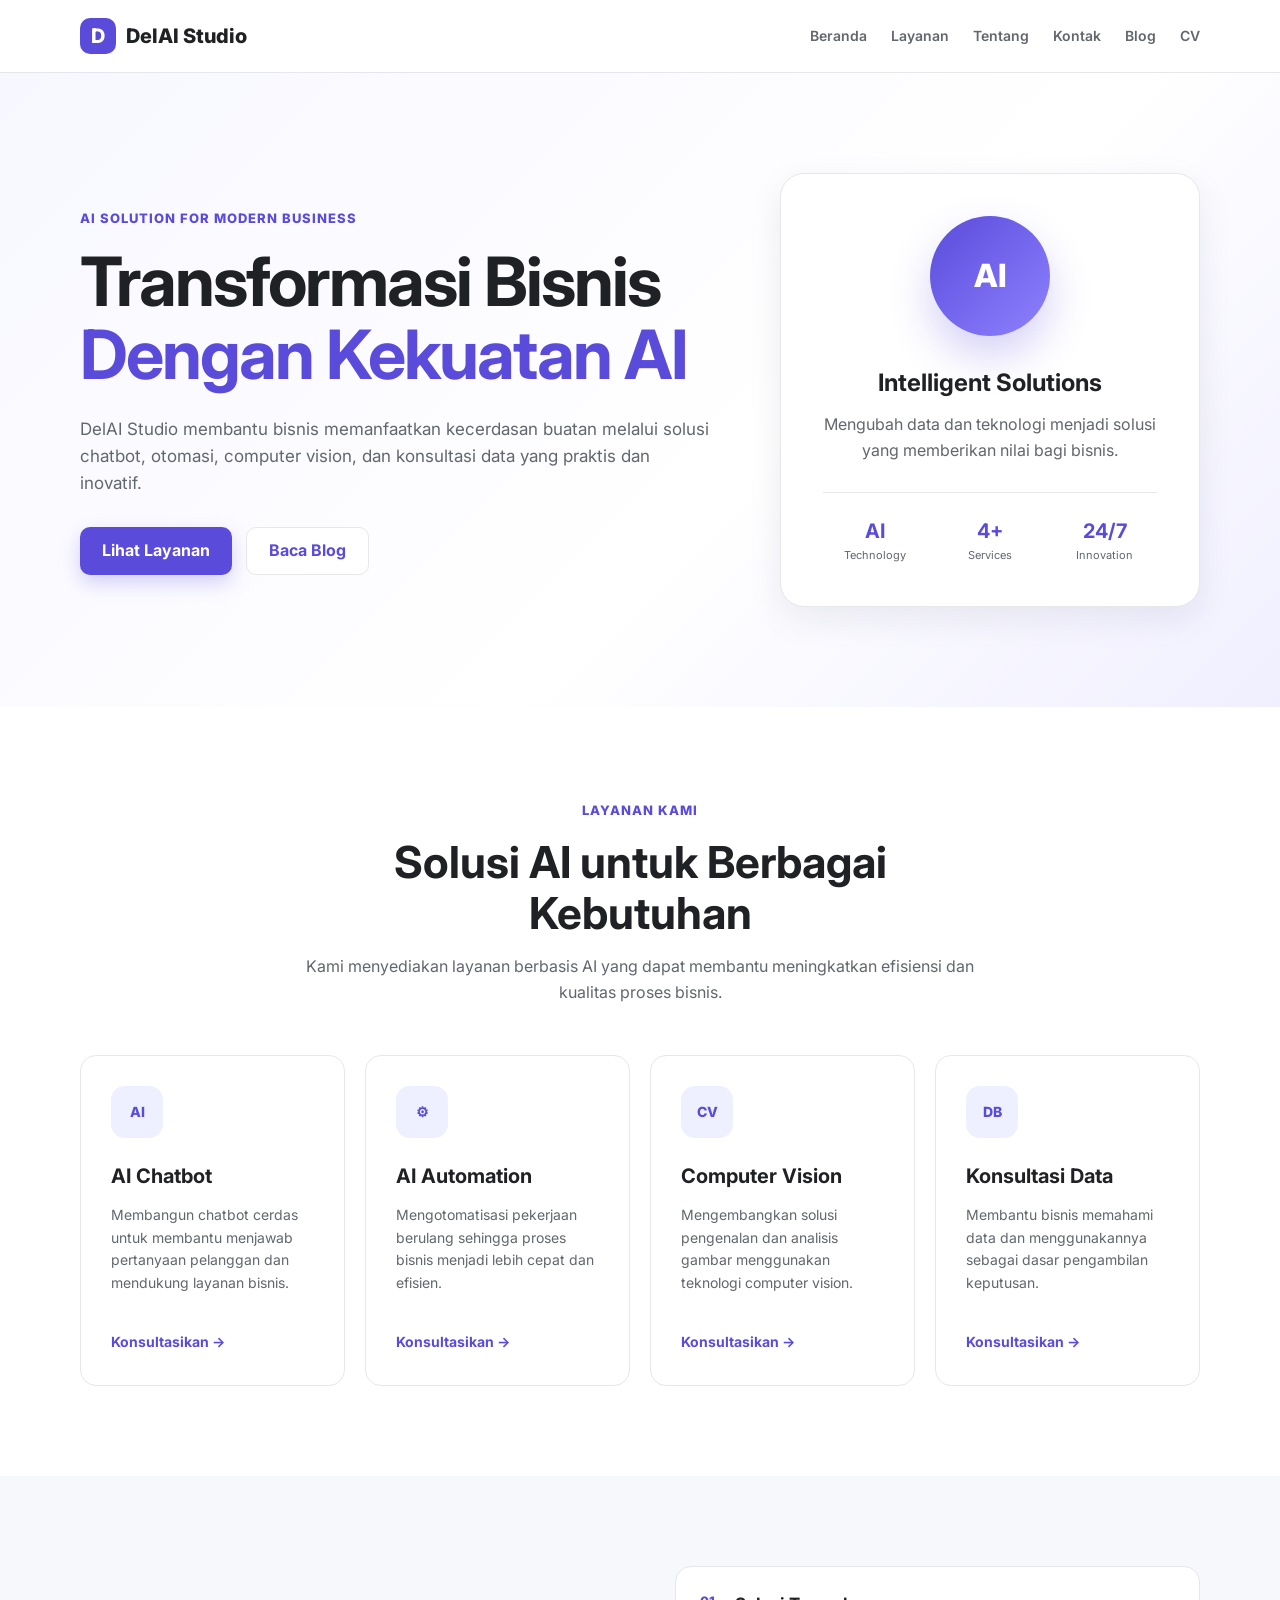
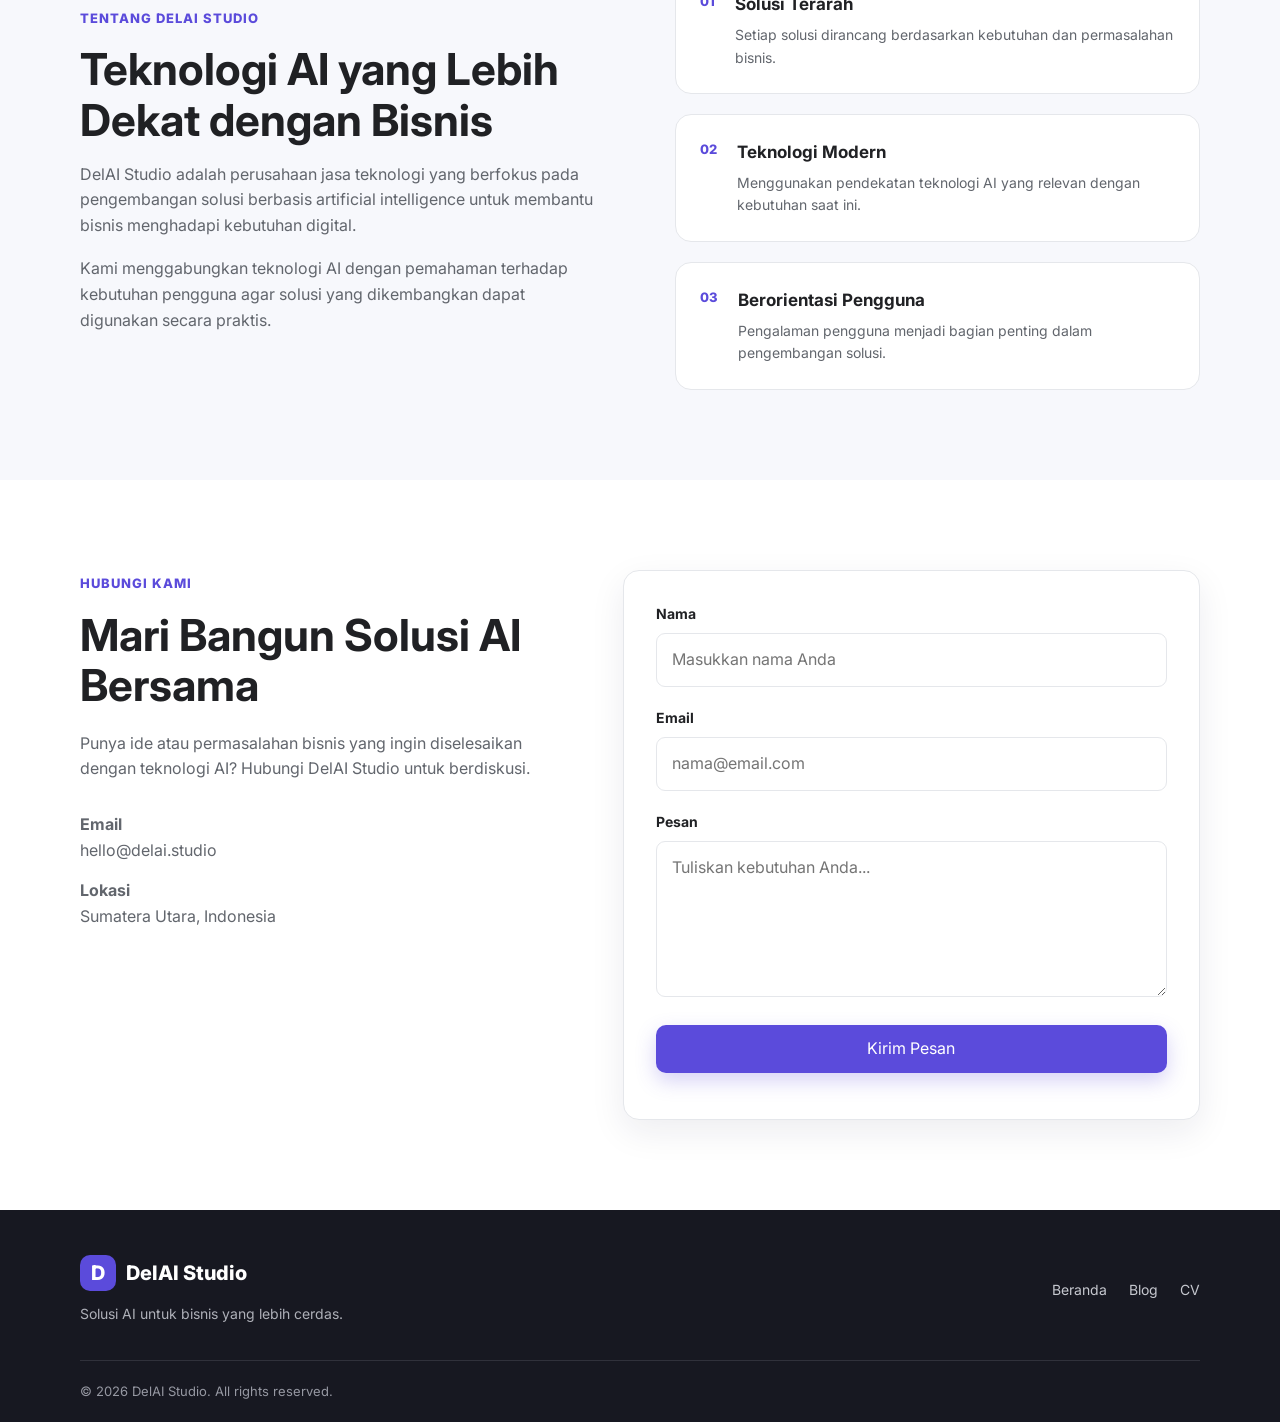
==== commit 37f5fe95: "fixed" ====
--- a/index.html
+++ b/index.html
@@ -11,12 +11,14 @@
 
     <title>DelAI Studio - Solusi AI untuk Bisnis</title>
 
+    <meta name="theme-color" content="#5b4bdb">
+
     <!-- Google Fonts diperbolehkan karena bukan CSS framework -->
     <link rel="preconnect" href="https://fonts.googleapis.com">
     <link rel="preconnect" href="https://fonts.gstatic.com" crossorigin>
 
     <link
-        href="https://fonts.googleapis.com/css2?family=Inter:wght@400;500;600;700;800&display=swap"
+        href="https://fonts.googleapis.com/css2?family=Inter:wght@400;500;600;700;800&amp;display=swap"
         rel="stylesheet"
     >
 
@@ -26,12 +28,17 @@
 
 <body>
 
+    <!-- Skip link untuk aksesibilitas keyboard -->
+    <a href="#konten-utama" class="skip-link">
+        Lewati ke konten utama
+    </a>
+
     <!-- ================= HEADER & NAVBAR ================= -->
     <header class="site-header">
         <div class="container navbar">
 
             <a href="index.html" class="brand">
-                <span class="brand-icon">D</span>
+                <span class="brand-icon" aria-hidden="true">D</span>
                 <span>DelAI Studio</span>
             </a>
 
@@ -67,7 +74,7 @@
     </header>
 
 
-    <main>
+    <main id="konten-utama">
 
         <!-- ================= HERO ================= -->
         <section id="beranda" class="hero">
@@ -167,7 +174,7 @@
                     <!-- Service 1 -->
                     <article class="service-card">
 
-                        <div class="service-icon">
+                        <div class="service-icon" aria-hidden="true">
                             AI
                         </div>
 
@@ -181,7 +188,7 @@
                         </p>
 
                         <a href="#kontak" class="service-link">
-                            Konsultasikan →
+                            Konsultasikan <span aria-hidden="true">&rarr;</span>
                         </a>
 
                     </article>
@@ -190,7 +197,7 @@
                     <!-- Service 2 -->
                     <article class="service-card">
 
-                        <div class="service-icon">
+                        <div class="service-icon" aria-hidden="true">
                             ⚙
                         </div>
 
@@ -204,7 +211,7 @@
                         </p>
 
                         <a href="#kontak" class="service-link">
-                            Konsultasikan →
+                            Konsultasikan <span aria-hidden="true">&rarr;</span>
                         </a>
 
                     </article>
@@ -213,7 +220,7 @@
                     <!-- Service 3 -->
                     <article class="service-card">
 
-                        <div class="service-icon">
+                        <div class="service-icon" aria-hidden="true">
                             CV
                         </div>
 
@@ -227,7 +234,7 @@
                         </p>
 
                         <a href="#kontak" class="service-link">
-                            Konsultasikan →
+                            Konsultasikan <span aria-hidden="true">&rarr;</span>
                         </a>
 
                     </article>
@@ -236,7 +243,7 @@
                     <!-- Service 4 -->
                     <article class="service-card">
 
-                        <div class="service-icon">
+                        <div class="service-icon" aria-hidden="true">
                             DB
                         </div>
 
@@ -250,7 +257,7 @@
                         </p>
 
                         <a href="#kontak" class="service-link">
-                            Konsultasikan →
+                            Konsultasikan <span aria-hidden="true">&rarr;</span>
                         </a>
 
                     </article>
@@ -387,7 +394,7 @@
                 </div>
 
 
-                <form class="contact-form">
+                <form class="contact-form" id="contactForm" aria-label="Formulir kontak">
 
                     <div class="form-group">
                         <label for="nama">
@@ -398,6 +405,7 @@
                             type="text"
                             id="nama"
                             name="nama"
+                            autocomplete="name"
                             placeholder="Masukkan nama Anda"
                             required
                         >
@@ -413,6 +421,7 @@
                             type="email"
                             id="email"
                             name="email"
+                            autocomplete="email"
                             placeholder="nama@email.com"
                             required
                         >
@@ -441,6 +450,13 @@
                         Kirim Pesan
                     </button>
 
+                    <p
+                        id="formStatus"
+                        class="form-status"
+                        role="status"
+                        aria-live="polite"
+                    ></p>
+
                 </form>
 
             </div>
@@ -457,7 +473,7 @@
 
             <div>
                 <a href="index.html" class="brand footer-brand">
-                    <span class="brand-icon">D</span>
+                    <span class="brand-icon" aria-hidden="true">D</span>
                     <span>DelAI Studio</span>
                 </a>
 
@@ -496,5 +512,8 @@
 
     </footer>
 
+    <!-- Vanilla JS untuk interaksi form kontak (bukan framework) -->
+    <script src="assets/js/main.js"></script>
+
 </body>
 </html>
--- a/assets/css/style.css
+++ b/assets/css/style.css
@@ -53,6 +53,42 @@
 img {
     max-width: 100%;
     display: block;
+}
+
+
+/* ================= ACCESSIBILITY ================= */
+
+.skip-link {
+    position: absolute;
+    top: -60px;
+    left: 12px;
+    z-index: 1000;
+
+    padding: 12px 20px;
+
+    border-radius: 8px;
+
+    background: var(--primary);
+    color: var(--white);
+
+    font-weight: 700;
+    font-size: 14px;
+
+    transition: top 0.2s ease;
+}
+
+
+.skip-link:focus {
+    top: 12px;
+}
+
+
+a:focus-visible,
+button:focus-visible,
+input:focus-visible,
+textarea:focus-visible {
+    outline: 3px solid var(--primary);
+    outline-offset: 3px;
 }
 
 
@@ -668,6 +704,18 @@
 }
 
 
+.form-status {
+    margin-top: 14px;
+
+    color: var(--primary-dark);
+
+    font-size: 14px;
+    font-weight: 600;
+
+    text-align: center;
+}
+
+
 /* ================= FOOTER ================= */
 
 .site-footer {
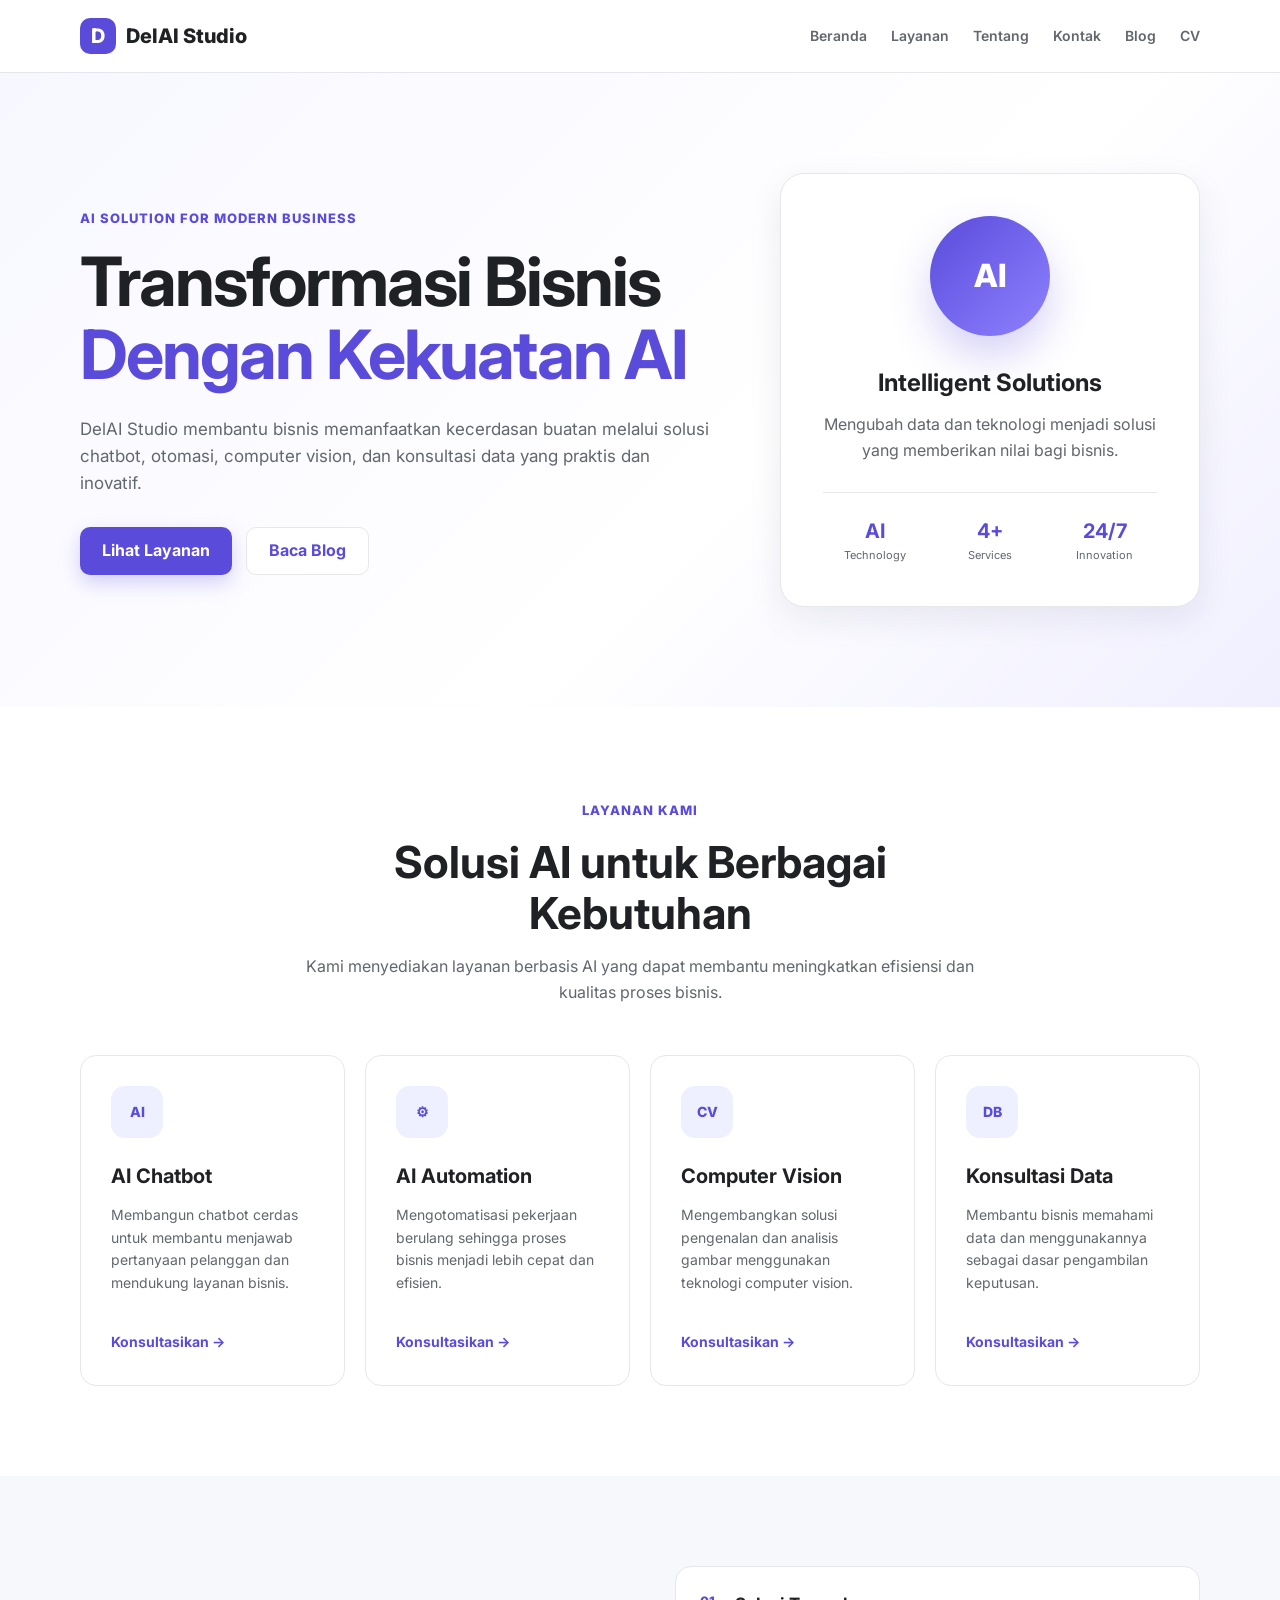
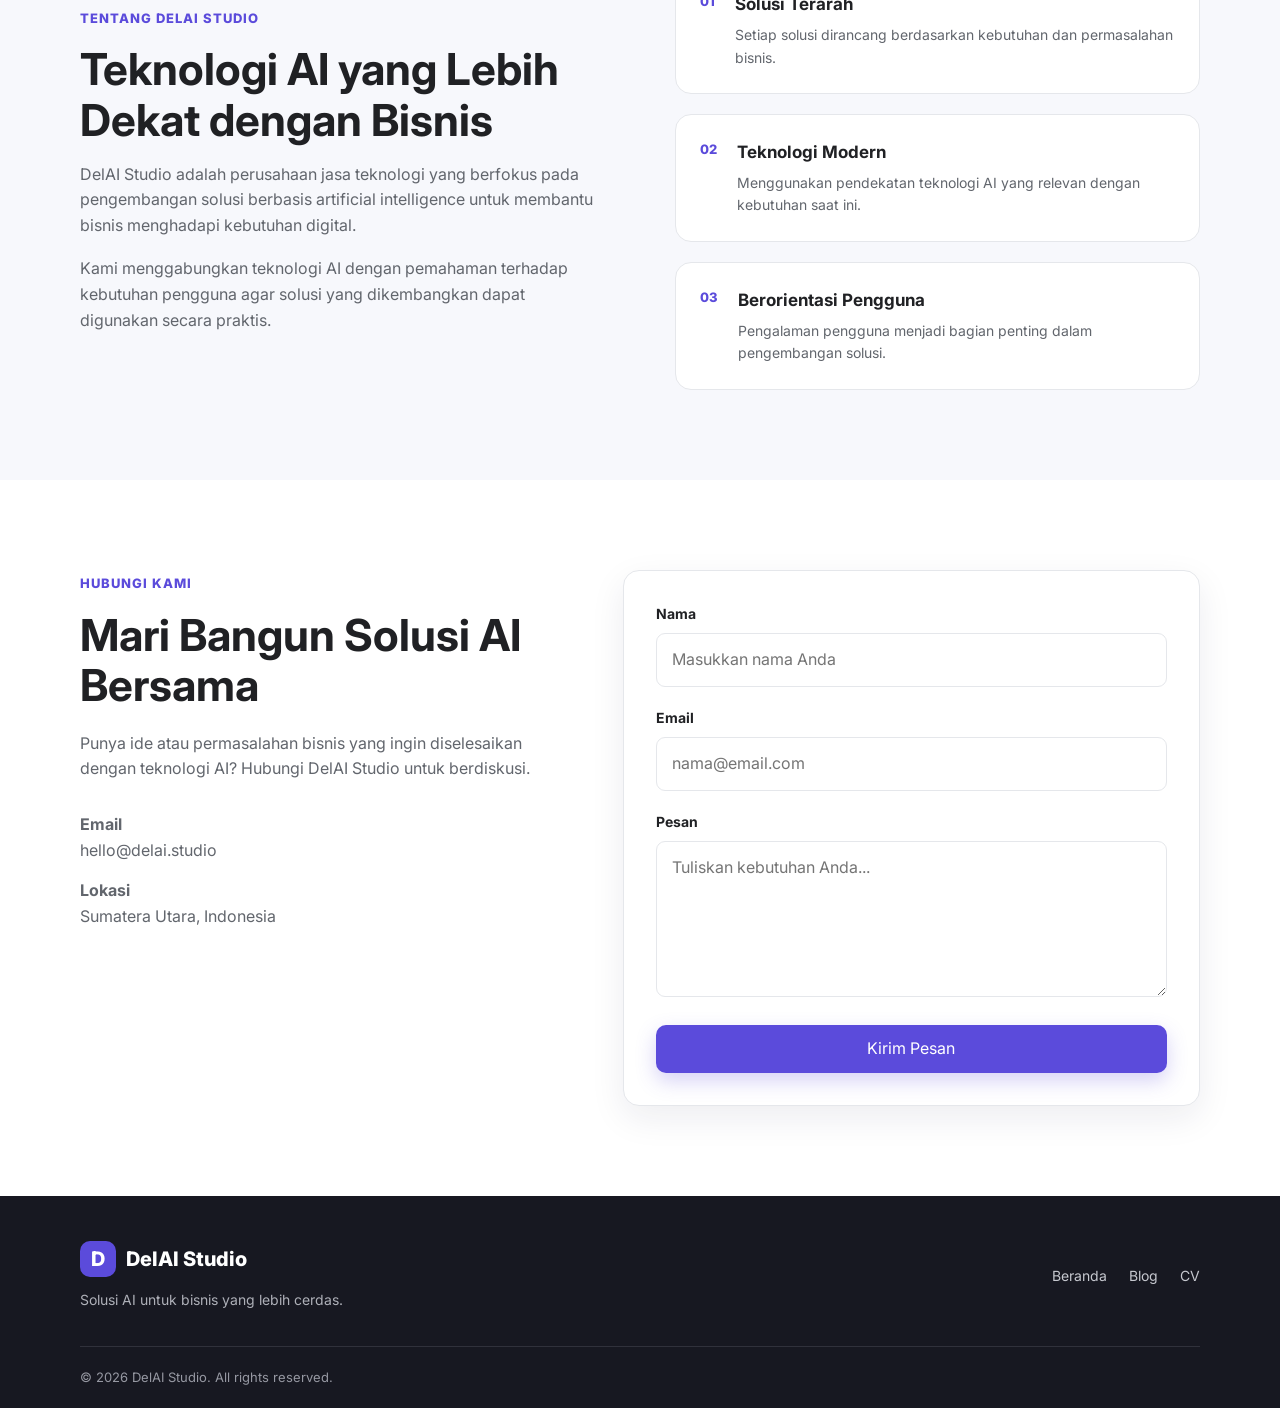
==== commit 22994411: "fixed" ====
--- a/index.html
+++ b/index.html
@@ -450,13 +450,6 @@
                         Kirim Pesan
                     </button>
 
-                    <p
-                        id="formStatus"
-                        class="form-status"
-                        role="status"
-                        aria-live="polite"
-                    ></p>
-
                 </form>
 
             </div>
@@ -512,8 +505,6 @@
 
     </footer>
 
-    <!-- Vanilla JS untuk interaksi form kontak (bukan framework) -->
-    <script src="assets/js/main.js"></script>
 
 </body>
 </html>
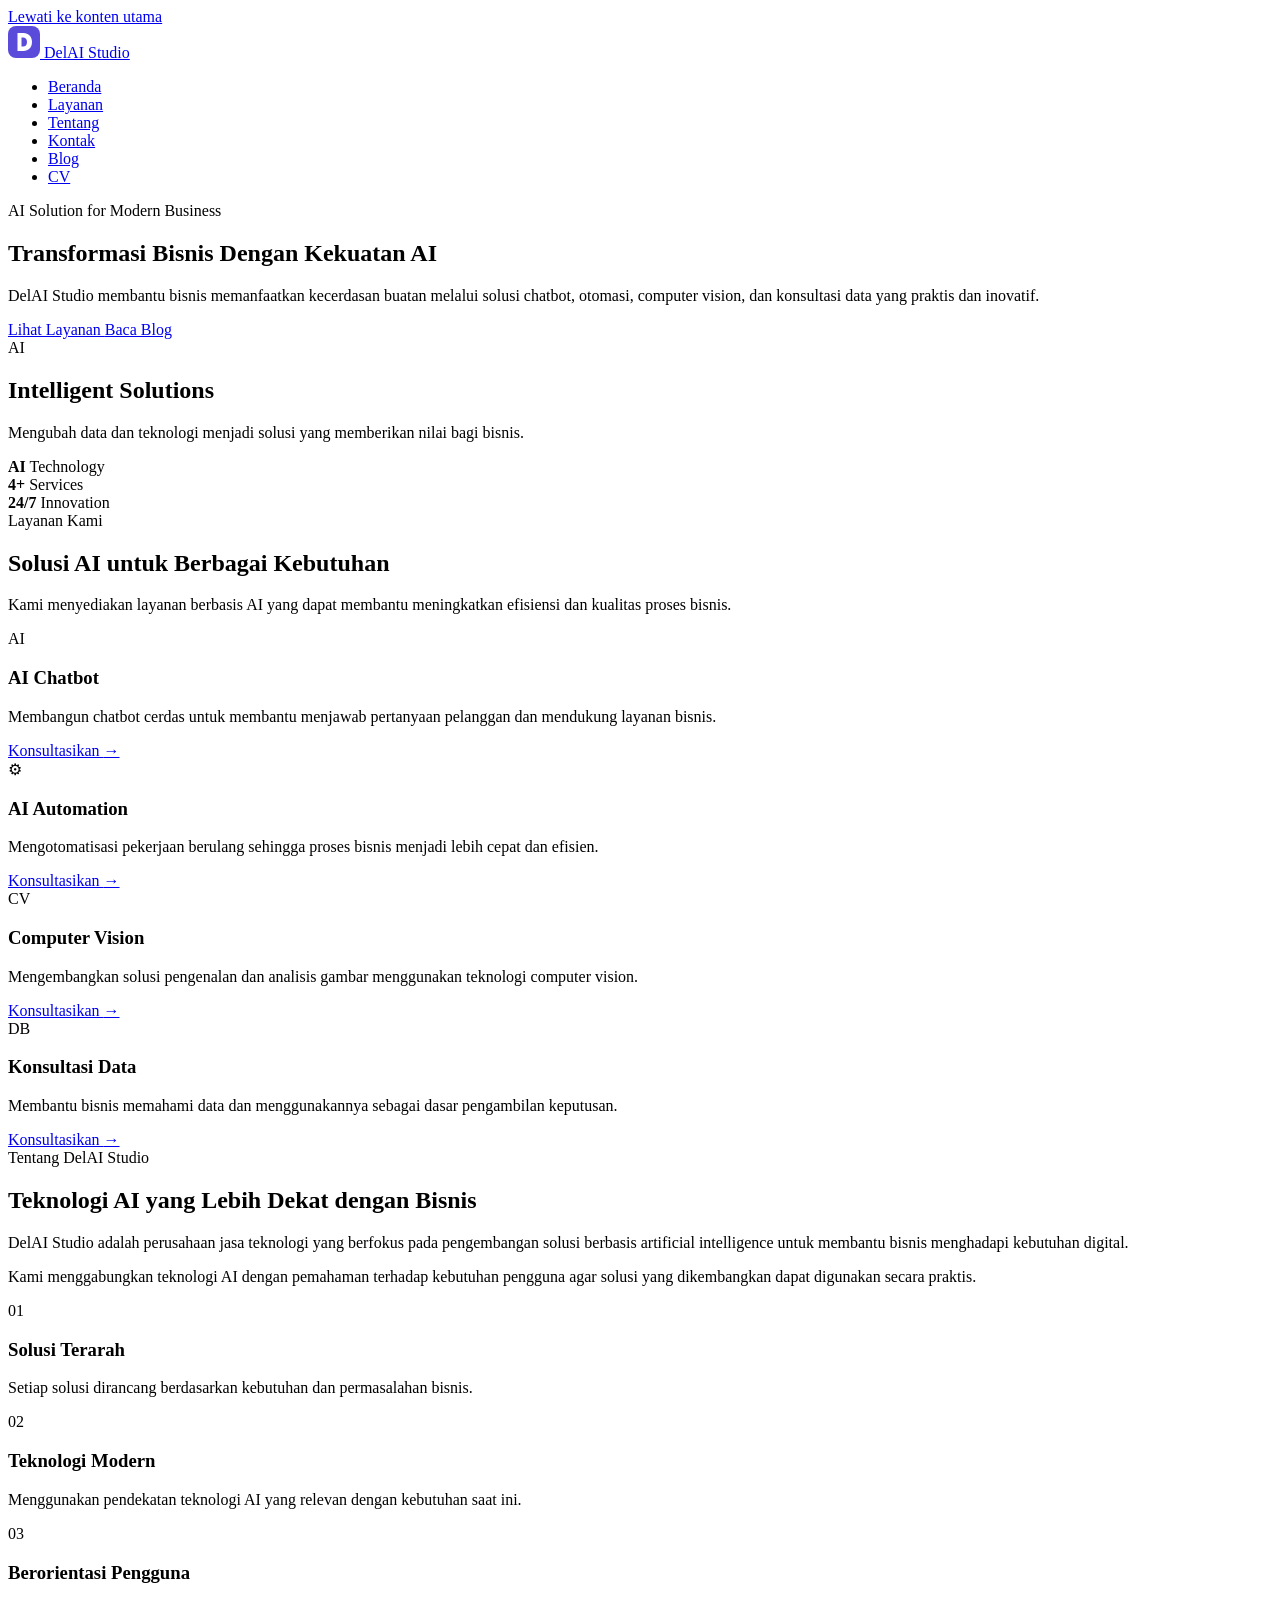
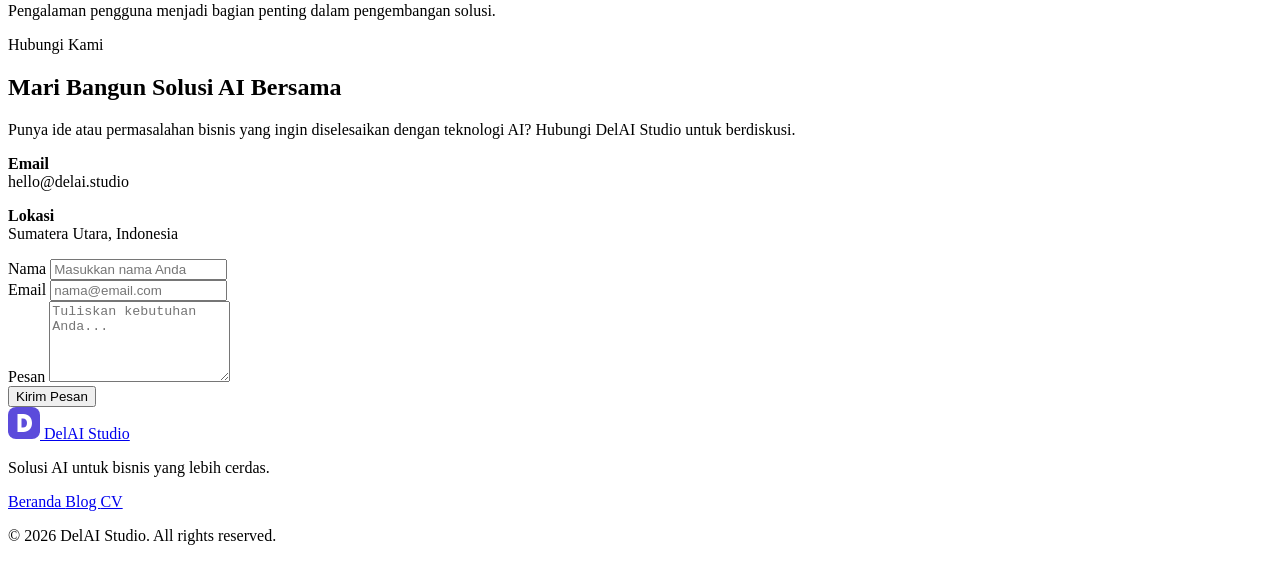
==== commit 122c5256: "Improve project structure and separation of concerns" ====
--- a/index.html
+++ b/index.html
@@ -38,7 +38,7 @@
         <div class="container navbar">
 
             <a href="index.html" class="brand">
-                <span class="brand-icon" aria-hidden="true">D</span>
+                <img src="assets/img/logo.svg" alt="" width="32" height="32" aria-hidden="true">
                 <span>DelAI Studio</span>
             </a>
 
@@ -466,7 +466,7 @@
 
             <div>
                 <a href="index.html" class="brand footer-brand">
-                    <span class="brand-icon" aria-hidden="true">D</span>
+                    <img src="assets/img/logo.svg" alt="" width="32" height="32" aria-hidden="true">
                     <span>DelAI Studio</span>
                 </a>
 
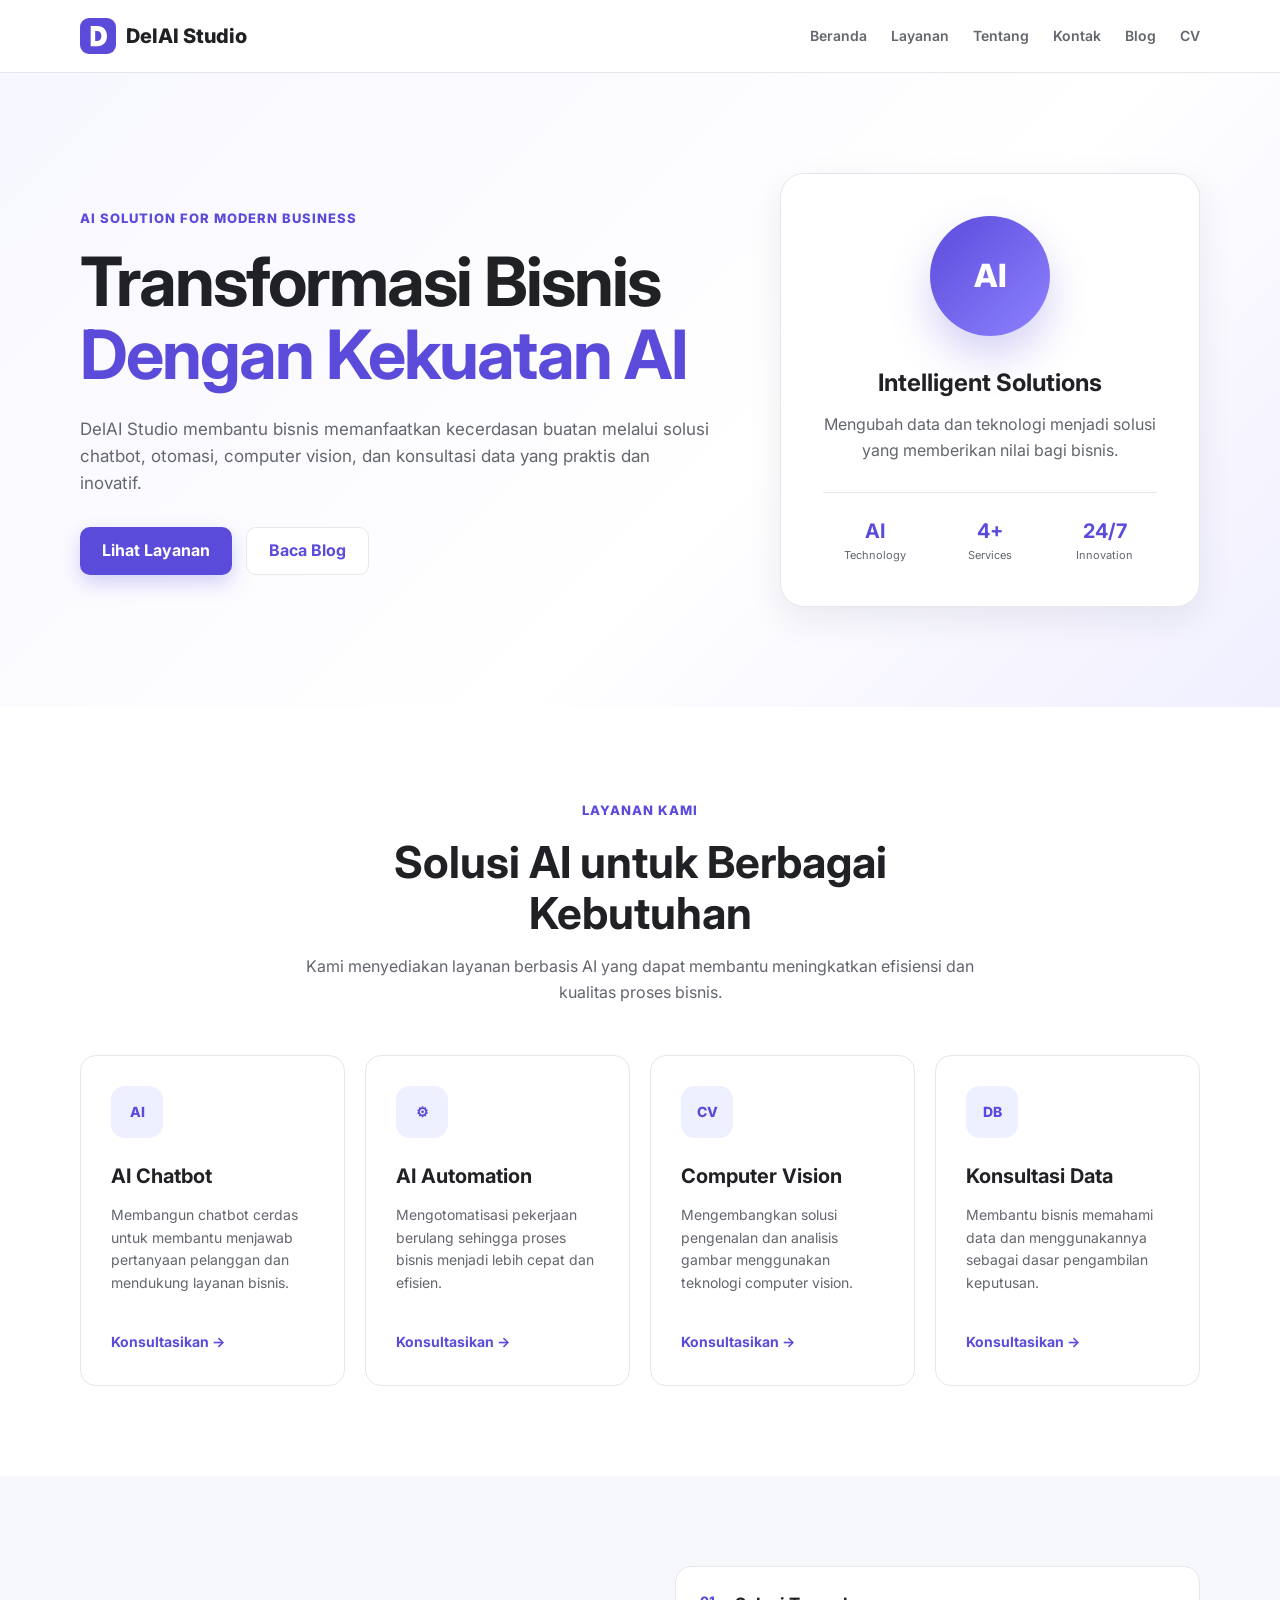
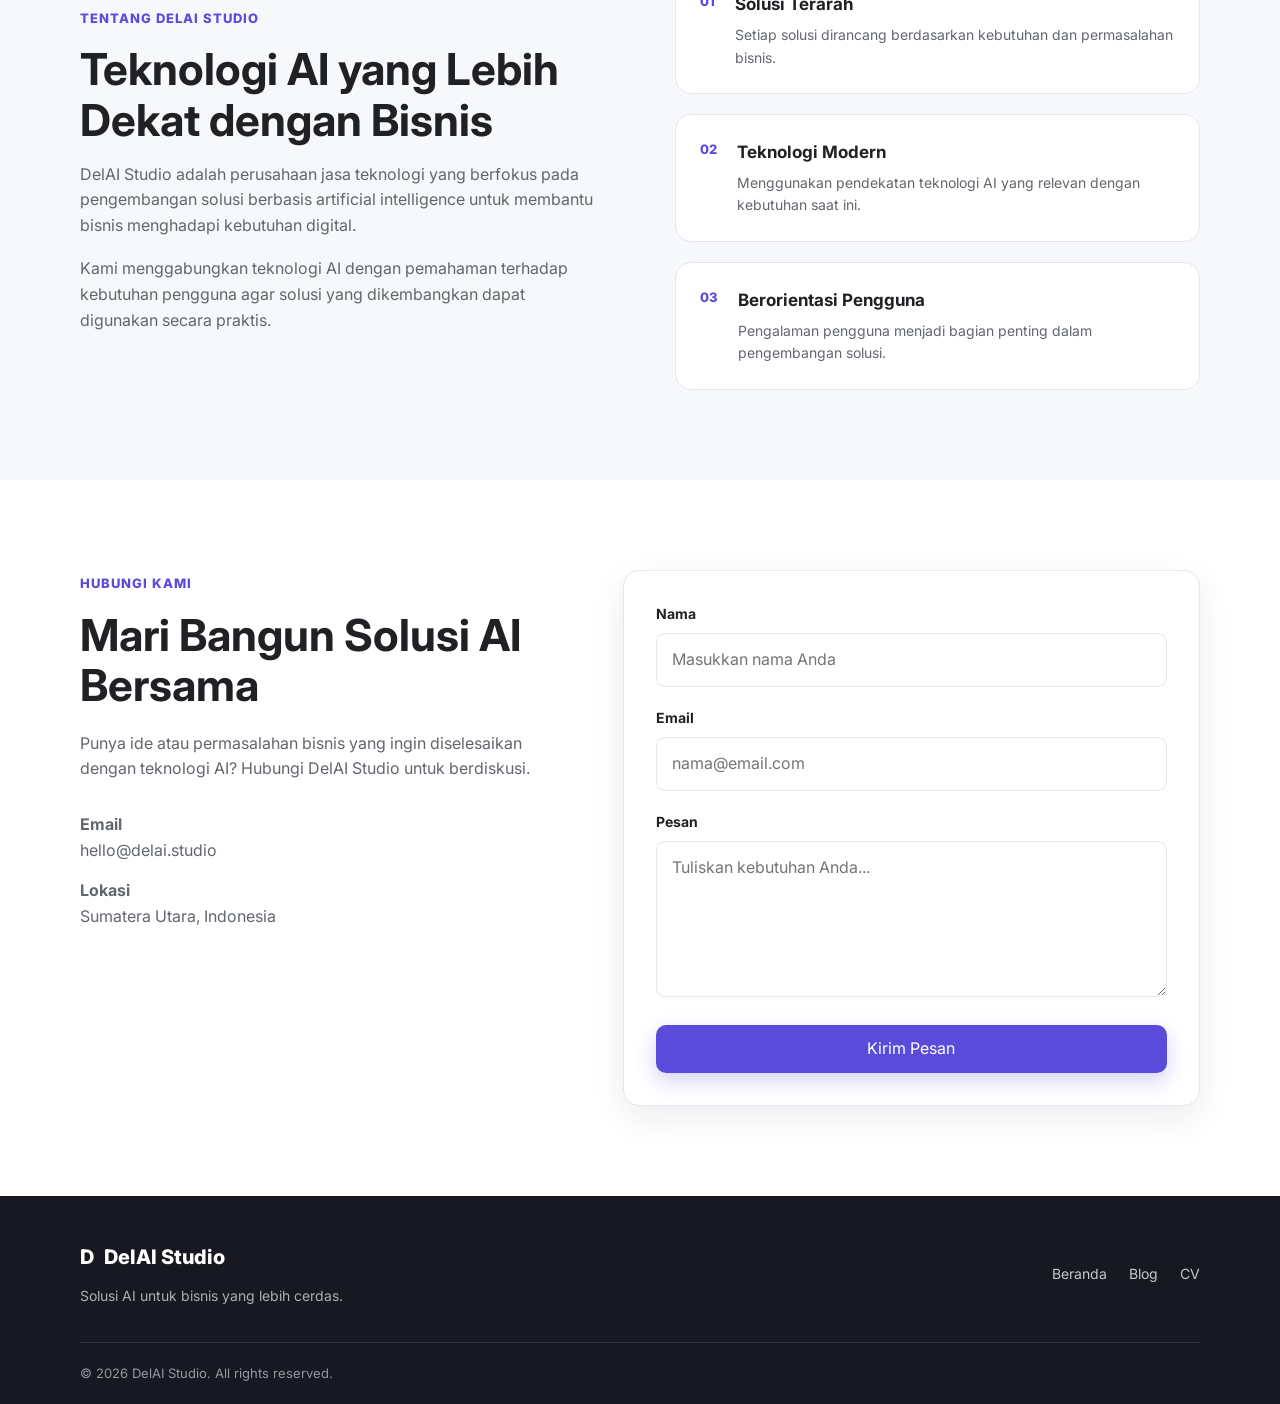
==== commit e9ea822a: "new fixed" ====
--- a/index.html
+++ b/index.html
@@ -38,7 +38,14 @@
         <div class="container navbar">
 
             <a href="index.html" class="brand">
-                <img src="assets/img/logo.svg" alt="" width="32" height="32" aria-hidden="true">
+                <img
+                    class="brand-logo"
+                    src="assets/img/logo.svg"
+                    alt=""
+                    width="36"
+                    height="36"
+                    aria-hidden="true"
+                >
                 <span>DelAI Studio</span>
             </a>
 
@@ -466,7 +473,7 @@
 
             <div>
                 <a href="index.html" class="brand footer-brand">
-                    <img src="assets/img/logo.svg" alt="" width="32" height="32" aria-hidden="true">
+                    <span class="brand-icon" aria-hidden="true">D</span>
                     <span>DelAI Studio</span>
                 </a>
 
--- a/assets/css/style.css
+++ b/assets/css/style.css
@@ -0,0 +1,951 @@
+:root {
+    --primary: #5b4bdb;
+    --primary-dark: #4638b8;
+    --secondary: #eef0ff;
+
+    --text: #202124;
+    --text-light: #62666d;
+
+    --background: #ffffff;
+    --background-soft: #f7f8fc;
+
+    --border: #e5e7eb;
+
+    --white: #ffffff;
+
+    --shadow:
+        0 12px 35px rgba(30, 30, 70, 0.08);
+
+    --radius: 16px;
+
+    --container: 1120px;
+}
+
+
+/* ================= RESET ================= */
+
+* {
+    margin: 0;
+    padding: 0;
+    box-sizing: border-box;
+}
+
+
+html {
+    scroll-behavior: smooth;
+}
+
+
+body {
+    font-family: "Inter", Arial, sans-serif;
+    color: var(--text);
+    background: var(--background);
+    line-height: 1.6;
+}
+
+
+a {
+    color: inherit;
+    text-decoration: none;
+}
+
+
+img {
+    max-width: 100%;
+    display: block;
+}
+
+
+/* ================= ACCESSIBILITY ================= */
+
+.skip-link {
+    position: absolute;
+    top: -60px;
+    left: 12px;
+    z-index: 1000;
+
+    padding: 12px 20px;
+
+    border-radius: 8px;
+
+    background: var(--primary);
+    color: var(--white);
+
+    font-weight: 700;
+    font-size: 14px;
+
+    transition: top 0.2s ease;
+}
+
+
+.skip-link:focus {
+    top: 12px;
+}
+
+
+a:focus-visible,
+button:focus-visible,
+input:focus-visible,
+textarea:focus-visible {
+    outline: 3px solid var(--primary);
+    outline-offset: 3px;
+}
+
+
+/* ================= CONTAINER ================= */
+
+.container {
+    width: min(92%, var(--container));
+    margin: 0 auto;
+}
+
+
+/* ================= HEADER ================= */
+
+.site-header {
+    position: sticky;
+    top: 0;
+    z-index: 100;
+
+    background: rgba(255, 255, 255, 0.95);
+    border-bottom: 1px solid var(--border);
+}
+
+
+.navbar {
+    min-height: 72px;
+
+    display: flex;
+    align-items: center;
+    justify-content: space-between;
+
+    gap: 30px;
+}
+
+
+/* ================= BRAND ================= */
+
+.brand {
+    display: inline-flex;
+    align-items: center;
+    gap: 10px;
+
+    font-size: 20px;
+    font-weight: 800;
+}
+
+.brand-logo {
+    width: 36px;
+    height: 36px;
+    flex-shrink: 0;
+}
+
+
+
+
+/* ================= NAVIGATION ================= */
+
+.nav-list {
+    display: flex;
+    align-items: center;
+
+    gap: 24px;
+
+    list-style: none;
+}
+
+
+.nav-list a {
+    color: var(--text-light);
+
+    font-size: 14px;
+    font-weight: 600;
+
+    transition:
+        color 0.25s ease,
+        transform 0.25s ease;
+}
+
+
+.nav-list a:hover {
+    color: var(--primary);
+}
+
+
+/* ================= HERO ================= */
+
+.hero {
+    padding: 100px 0;
+
+    background:
+        linear-gradient(
+            135deg,
+            #f7f7ff 0%,
+            #ffffff 60%,
+            #f0efff 100%
+        );
+}
+
+
+.hero-content {
+    display: grid;
+    grid-template-columns: 1.2fr 0.8fr;
+
+    align-items: center;
+
+    gap: 70px;
+}
+
+
+.hero-label,
+.section-label {
+    display: inline-block;
+
+    margin-bottom: 16px;
+
+    color: var(--primary);
+
+    font-size: 13px;
+    font-weight: 800;
+
+    text-transform: uppercase;
+    letter-spacing: 1px;
+}
+
+
+.hero h1 {
+    max-width: 700px;
+
+    margin-bottom: 24px;
+
+    font-size: clamp(40px, 6vw, 68px);
+    line-height: 1.08;
+
+    letter-spacing: -2px;
+}
+
+
+.hero h1 span {
+    display: block;
+    color: var(--primary);
+}
+
+
+.hero-text > p {
+    max-width: 650px;
+
+    margin-bottom: 30px;
+
+    color: var(--text-light);
+
+    font-size: 17px;
+}
+
+
+/* ================= BUTTON ================= */
+
+.hero-buttons {
+    display: flex;
+    flex-wrap: wrap;
+
+    gap: 14px;
+}
+
+
+.button {
+    display: inline-flex;
+
+    align-items: center;
+    justify-content: center;
+
+    min-height: 48px;
+
+    padding: 0 22px;
+
+    border-radius: 10px;
+
+    font-weight: 700;
+
+    transition:
+        transform 0.25s ease,
+        background 0.25s ease,
+        box-shadow 0.25s ease;
+}
+
+
+.button:hover {
+    transform: translateY(-2px);
+}
+
+
+.button-primary {
+    background: var(--primary);
+    color: var(--white);
+
+    box-shadow:
+        0 8px 20px rgba(91, 75, 219, 0.25);
+}
+
+
+.button-primary:hover {
+    background: var(--primary-dark);
+}
+
+
+.button-secondary {
+    background: var(--white);
+    color: var(--primary);
+
+    border: 1px solid var(--border);
+}
+
+
+.button-secondary:hover {
+    background: var(--secondary);
+}
+
+
+/* ================= HERO CARD ================= */
+
+.hero-card {
+    padding: 42px;
+
+    border: 1px solid var(--border);
+    border-radius: 24px;
+
+    background: var(--white);
+
+    box-shadow: var(--shadow);
+
+    text-align: center;
+}
+
+
+.ai-circle {
+    width: 120px;
+    height: 120px;
+
+    margin: 0 auto 28px;
+
+    display: flex;
+    align-items: center;
+    justify-content: center;
+
+    border-radius: 50%;
+
+    background:
+        linear-gradient(
+            135deg,
+            var(--primary),
+            #8d82ff
+        );
+
+    color: var(--white);
+
+    font-size: 32px;
+    font-weight: 800;
+
+    box-shadow:
+        0 20px 40px rgba(91, 75, 219, 0.25);
+}
+
+
+.hero-card h2 {
+    margin-bottom: 10px;
+
+    font-size: 24px;
+}
+
+
+.hero-card > p {
+    margin-bottom: 28px;
+
+    color: var(--text-light);
+}
+
+
+.hero-stat {
+    display: grid;
+    grid-template-columns: repeat(3, 1fr);
+
+    gap: 10px;
+
+    padding-top: 22px;
+
+    border-top: 1px solid var(--border);
+}
+
+
+.hero-stat div {
+    display: flex;
+    flex-direction: column;
+}
+
+
+.hero-stat strong {
+    color: var(--primary);
+
+    font-size: 20px;
+}
+
+
+.hero-stat span {
+    color: var(--text-light);
+
+    font-size: 11px;
+}
+
+
+/* ================= SECTION ================= */
+
+.section {
+    padding: 90px 0;
+}
+
+
+.section-heading {
+    max-width: 700px;
+
+    margin: 0 auto 50px;
+
+    text-align: center;
+}
+
+
+.section-heading h2,
+.about-content h2,
+.contact-info h2 {
+    margin-bottom: 16px;
+
+    font-size: clamp(30px, 4vw, 44px);
+    line-height: 1.15;
+}
+
+
+.section-heading p,
+.about-content p,
+.contact-info > p {
+    color: var(--text-light);
+}
+
+
+/* ================= SERVICES ================= */
+
+.services-section {
+    background: var(--background);
+}
+
+
+.service-grid {
+    display: grid;
+
+    grid-template-columns:
+        repeat(4, 1fr);
+
+    gap: 20px;
+}
+
+
+.service-card {
+    padding: 30px;
+
+    border: 1px solid var(--border);
+    border-radius: var(--radius);
+
+    background: var(--white);
+
+    transition:
+        transform 0.25s ease,
+        box-shadow 0.25s ease,
+        border-color 0.25s ease;
+}
+
+
+.service-card:hover {
+    transform: translateY(-6px);
+
+    border-color: #c9c3ff;
+
+    box-shadow: var(--shadow);
+}
+
+
+.service-icon {
+    width: 52px;
+    height: 52px;
+
+    margin-bottom: 22px;
+
+    display: flex;
+    align-items: center;
+    justify-content: center;
+
+    border-radius: 14px;
+
+    background: var(--secondary);
+
+    color: var(--primary);
+
+    font-size: 14px;
+    font-weight: 800;
+}
+
+
+.service-card h3 {
+    margin-bottom: 12px;
+
+    font-size: 20px;
+}
+
+
+.service-card p {
+    min-height: 105px;
+
+    margin-bottom: 20px;
+
+    color: var(--text-light);
+
+    font-size: 14px;
+}
+
+
+.service-link {
+    color: var(--primary);
+
+    font-size: 14px;
+    font-weight: 700;
+
+    transition: color 0.2s ease;
+}
+
+
+.service-link:hover {
+    color: var(--primary-dark);
+}
+
+
+/* ================= ABOUT ================= */
+
+.about-section {
+    background: var(--background-soft);
+}
+
+
+.about-grid {
+    display: grid;
+
+    grid-template-columns:
+        1fr 1fr;
+
+    gap: 70px;
+
+    align-items: center;
+}
+
+
+.about-content p {
+    margin-bottom: 18px;
+}
+
+
+.advantages {
+    display: flex;
+    flex-direction: column;
+
+    gap: 20px;
+}
+
+
+.advantage-item {
+    display: flex;
+
+    gap: 20px;
+
+    padding: 24px;
+
+    border-radius: var(--radius);
+
+    background: var(--white);
+
+    border: 1px solid var(--border);
+}
+
+
+.advantage-number {
+    color: var(--primary);
+
+    font-size: 13px;
+    font-weight: 800;
+}
+
+
+.advantage-item h3 {
+    margin-bottom: 6px;
+
+    font-size: 17px;
+}
+
+
+.advantage-item p {
+    color: var(--text-light);
+
+    font-size: 14px;
+}
+
+
+/* ================= CONTACT ================= */
+
+.contact-wrapper {
+    display: grid;
+
+    grid-template-columns:
+        0.9fr 1.1fr;
+
+    gap: 70px;
+
+    align-items: start;
+}
+
+
+.contact-info h2 {
+    margin-bottom: 20px;
+}
+
+
+.contact-details {
+    margin-top: 30px;
+}
+
+
+.contact-details p {
+    margin-bottom: 15px;
+
+    color: var(--text-light);
+}
+
+
+.contact-form {
+    padding: 32px;
+
+    border: 1px solid var(--border);
+    border-radius: var(--radius);
+
+    background: var(--white);
+
+    box-shadow: var(--shadow);
+}
+
+
+.form-group {
+    margin-bottom: 20px;
+}
+
+
+.form-group label {
+    display: block;
+
+    margin-bottom: 8px;
+
+    font-size: 14px;
+    font-weight: 700;
+}
+
+
+.form-group input,
+.form-group textarea {
+    width: 100%;
+
+    padding: 13px 15px;
+
+    border: 1px solid var(--border);
+    border-radius: 9px;
+
+    font: inherit;
+
+    outline: none;
+
+    transition:
+        border-color 0.2s ease,
+        box-shadow 0.2s ease;
+}
+
+
+.form-group input:focus,
+.form-group textarea:focus {
+    border-color: var(--primary);
+
+    box-shadow:
+        0 0 0 3px rgba(91, 75, 219, 0.1);
+}
+
+
+.form-group textarea {
+    resize: vertical;
+}
+
+
+.button-full {
+    width: 100%;
+
+    border: none;
+
+    cursor: pointer;
+
+    font: inherit;
+}
+
+
+.form-status {
+    margin-top: 14px;
+
+    color: var(--primary-dark);
+
+    font-size: 14px;
+    font-weight: 600;
+
+    text-align: center;
+}
+
+
+/* ================= FOOTER ================= */
+
+.site-footer {
+    padding-top: 45px;
+
+    background: #171821;
+
+    color: var(--white);
+}
+
+
+.footer-content {
+    display: flex;
+
+    align-items: center;
+    justify-content: space-between;
+
+    gap: 30px;
+
+    padding-bottom: 35px;
+}
+
+
+.footer-brand {
+    margin-bottom: 12px;
+}
+
+
+.footer-content p {
+    color: #aeb0b8;
+
+    font-size: 14px;
+}
+
+
+.footer-links {
+    display: flex;
+
+    gap: 22px;
+}
+
+
+.footer-links a {
+    color: #c6c8cf;
+
+    font-size: 14px;
+
+    transition: color 0.2s ease;
+}
+
+
+.footer-links a:hover {
+    color: var(--white);
+}
+
+
+.footer-bottom {
+    padding: 20px 0;
+
+    border-top: 1px solid #30313b;
+}
+
+
+.footer-bottom p {
+    color: #9698a2;
+
+    font-size: 13px;
+}
+
+
+/* ================= RESPONSIVE ================= */
+
+@media (max-width: 900px) {
+
+    .nav-list {
+        gap: 14px;
+    }
+
+
+    .hero-content {
+        grid-template-columns: 1fr;
+
+        gap: 45px;
+    }
+
+
+    .hero-card {
+        max-width: 600px;
+        width: 100%;
+
+        margin: 0 auto;
+    }
+
+
+    .service-grid {
+        grid-template-columns:
+            repeat(2, 1fr);
+    }
+
+
+    .about-grid,
+    .contact-wrapper {
+        grid-template-columns: 1fr;
+
+        gap: 45px;
+    }
+
+}
+
+
+@media (max-width: 650px) {
+
+    .navbar {
+        flex-direction: column;
+
+        padding: 16px 0;
+    }
+
+
+    .nav-list {
+        flex-wrap: wrap;
+
+        justify-content: center;
+    }
+
+
+    .hero {
+        padding: 70px 0;
+    }
+
+
+    .hero h1 {
+        font-size: 42px;
+    }
+
+
+    .section {
+        padding: 65px 0;
+    }
+
+
+    .service-grid {
+        grid-template-columns: 1fr;
+    }
+
+
+    .hero-card {
+        padding: 28px 20px;
+    }
+
+
+    .hero-stat {
+        gap: 5px;
+    }
+
+
+    .contact-form {
+        padding: 24px;
+    }
+
+
+    .footer-content {
+        flex-direction: column;
+
+        align-items: flex-start;
+    }
+
+
+    .footer-links {
+        flex-wrap: wrap;
+    }
+
+}
+
+/* ================= BOOTSTRAP PAGE CUSTOMIZATION ================= */
+
+/* Custom Bootstrap adjustments for DelAI Studio.
+   Kept in an external stylesheet to preserve separation of concerns. */
+
+:root {
+    --bs-primary: #5b4bdb;
+    --bs-primary-rgb: 91, 75, 219;
+    --bs-link-color: #5b4bdb;
+    --bs-link-color-rgb: 91, 75, 219;
+    --bs-link-hover-color: #4638b8;
+    --bs-link-hover-color-rgb: 70, 56, 184;
+}
+
+.btn-primary {
+    --bs-btn-bg: #5b4bdb;
+    --bs-btn-border-color: #5b4bdb;
+    --bs-btn-hover-bg: #4638b8;
+    --bs-btn-hover-border-color: #4638b8;
+    --bs-btn-active-bg: #4638b8;
+    --bs-btn-active-border-color: #4638b8;
+}
+
+.btn-outline-primary {
+    --bs-btn-color: #5b4bdb;
+    --bs-btn-border-color: #5b4bdb;
+    --bs-btn-hover-bg: #5b4bdb;
+    --bs-btn-hover-border-color: #5b4bdb;
+}
+
+.text-bg-primary,
+.bg-primary {
+    background-color: #5b4bdb !important;
+}
+
+.border-primary {
+    border-color: #5b4bdb !important;
+}
+
+.alert-primary {
+    --bs-alert-color: #382d87;
+    --bs-alert-bg: #ece9fb;
+    --bs-alert-border-color: #d9d3f6;
+}
+
+.blog-intro {
+    max-width: 700px;
+}
+
+.blog-card-img {
+    height: 200px;
+    object-fit: cover;
+}
+
+.detail-cover-img {
+    max-height: 450px;
+    object-fit: cover;
+}
+
+.related-card-img {
+    height: 160px;
+    object-fit: cover;
+}
+
+.author-avatar {
+    width: 44px;
+    height: 44px;
+}
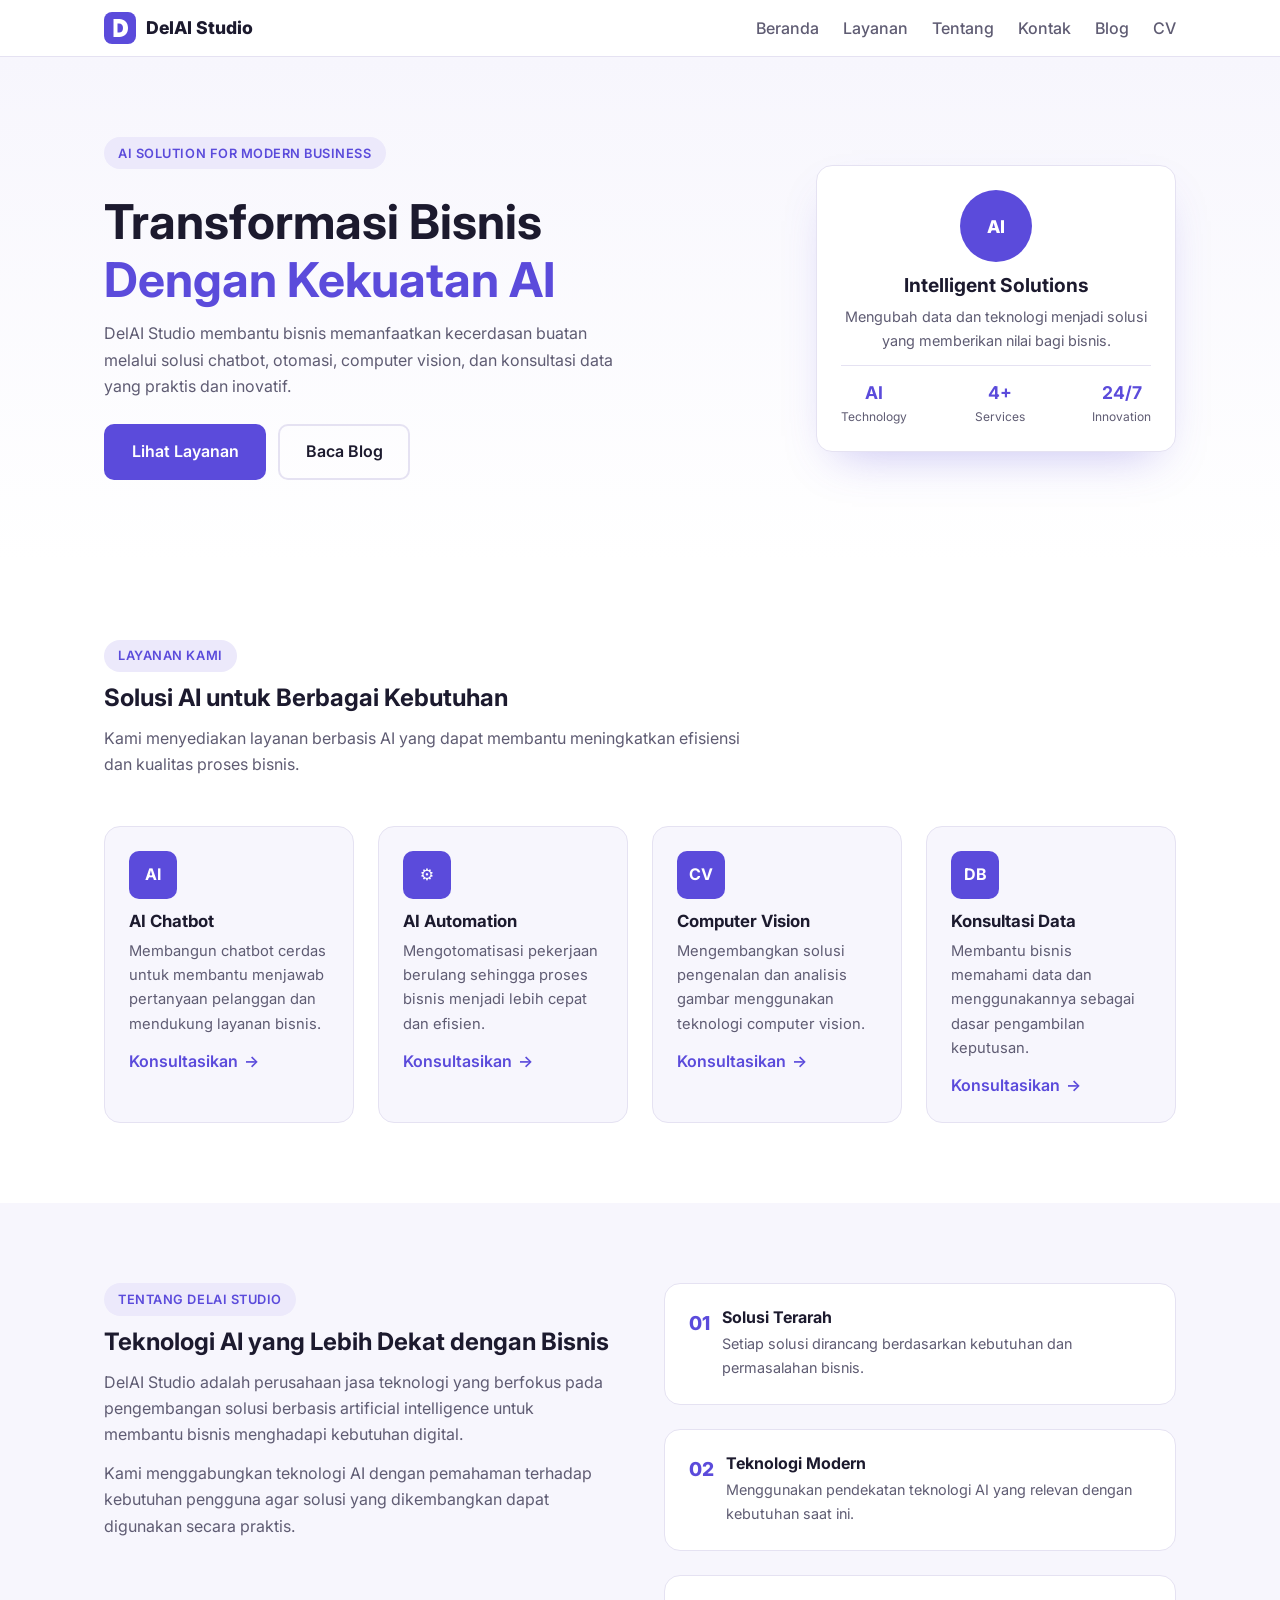
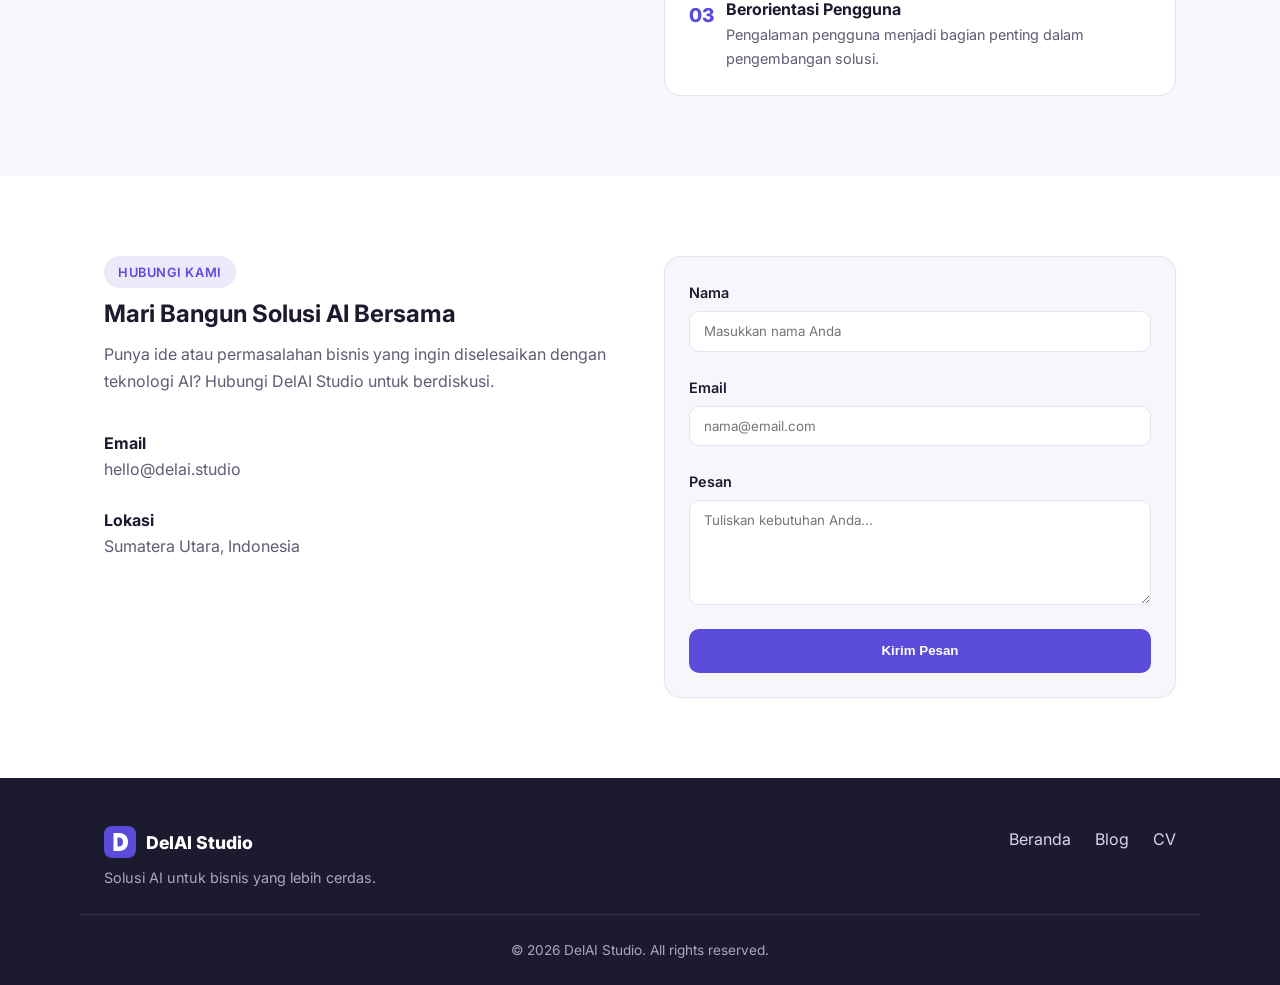
==== commit f5e17756: "ini new" ====
--- a/index.html
+++ b/index.html
@@ -38,14 +38,7 @@
         <div class="container navbar">
 
             <a href="index.html" class="brand">
-                <img
-                    class="brand-logo"
-                    src="assets/img/logo.svg"
-                    alt=""
-                    width="36"
-                    height="36"
-                    aria-hidden="true"
-                >
+                <img src="assets/img/logo.svg" alt="" width="32" height="32" aria-hidden="true">
                 <span>DelAI Studio</span>
             </a>
 
@@ -473,7 +466,7 @@
 
             <div>
                 <a href="index.html" class="brand footer-brand">
-                    <span class="brand-icon" aria-hidden="true">D</span>
+                    <img src="assets/img/logo.svg" alt="" width="32" height="32" aria-hidden="true">
                     <span>DelAI Studio</span>
                 </a>
 
--- a/assets/css/style.css
+++ b/assets/css/style.css
@@ -1,951 +1,601 @@
+/* ======================================================================
+   DelAI Studio — Landing Page Stylesheet
+   CSS murni (tanpa framework). Digunakan khusus oleh index.html.
+   Struktur file:
+   1. CSS Variables (design tokens)
+   2. Reset & Base
+   3. Layout helpers (container, section)
+   4. Komponen: header/navbar, hero, services, about, contact, footer
+   5. Media queries (responsive)
+   ====================================================================== */
+
+/* ---------- 1. CSS VARIABLES ---------- */
 :root {
-    --primary: #5b4bdb;
-    --primary-dark: #4638b8;
-    --secondary: #eef0ff;
-
-    --text: #202124;
-    --text-light: #62666d;
-
-    --background: #ffffff;
-    --background-soft: #f7f8fc;
-
-    --border: #e5e7eb;
-
-    --white: #ffffff;
-
-    --shadow:
-        0 12px 35px rgba(30, 30, 70, 0.08);
-
+    /* Brand colors (selaras dengan logo & halaman blog/CV) */
+    --color-brand: #5b4bdb;
+    --color-brand-dark: #4638b8;
+    --color-brand-light: #ece9fb;
+    --color-ink: #1c1a2e;
+    --color-muted: #5f5c73;
+    --color-border: #e5e2f2;
+    --color-bg: #ffffff;
+    --color-bg-alt: #f7f6fd;
+
+    /* Tipografi */
+    --font-base: "Inter", system-ui, -apple-system, "Segoe UI", sans-serif;
+
+    /* Spacing scale */
+    --space-sm: 0.75rem;
+    --space-md: 1.5rem;
+    --space-lg: 3rem;
+    --space-xl: 5rem;
+
+    /* Lain-lain */
     --radius: 16px;
-
-    --container: 1120px;
-}
-
-
-/* ================= RESET ================= */
-
-* {
+    --radius-sm: 10px;
+    --shadow: 0 20px 45px -20px rgba(91, 75, 219, 0.35);
+    --transition: 0.25s ease;
+    --container-width: 1120px;
+}
+
+/* ---------- 2. RESET & BASE ---------- */
+*,
+*::before,
+*::after {
+    box-sizing: border-box;
     margin: 0;
     padding: 0;
-    box-sizing: border-box;
-}
-
+}
 
 html {
     scroll-behavior: smooth;
 }
 
-
 body {
-    font-family: "Inter", Arial, sans-serif;
-    color: var(--text);
-    background: var(--background);
-    line-height: 1.6;
-}
-
+    font-family: var(--font-base);
+    color: var(--color-ink);
+    background-color: var(--color-bg);
+    line-height: 1.65;
+    -webkit-font-smoothing: antialiased;
+}
+
+img {
+    max-width: 100%;
+    display: block;
+}
 
 a {
     color: inherit;
     text-decoration: none;
 }
 
-
-img {
-    max-width: 100%;
-    display: block;
-}
-
-
-/* ================= ACCESSIBILITY ================= */
-
+ul {
+    list-style: none;
+}
+
+h1, h2, h3 {
+    line-height: 1.2;
+    font-weight: 700;
+}
+
+/* Skip link untuk aksesibilitas keyboard */
 .skip-link {
     position: absolute;
-    top: -60px;
-    left: 12px;
-    z-index: 1000;
-
-    padding: 12px 20px;
-
-    border-radius: 8px;
-
-    background: var(--primary);
-    color: var(--white);
-
-    font-weight: 700;
-    font-size: 14px;
-
-    transition: top 0.2s ease;
-}
-
+    left: -999px;
+    top: 0;
+    background: var(--color-brand);
+    color: #fff;
+    padding: 0.6rem 1rem;
+    border-radius: var(--radius-sm);
+    z-index: 100;
+}
 
 .skip-link:focus {
-    top: 12px;
-}
-
-
-a:focus-visible,
-button:focus-visible,
-input:focus-visible,
-textarea:focus-visible {
-    outline: 3px solid var(--primary);
-    outline-offset: 3px;
-}
-
-
-/* ================= CONTAINER ================= */
-
+    left: var(--space-md);
+    top: var(--space-md);
+}
+
+/* ---------- 3. LAYOUT HELPERS ---------- */
 .container {
-    width: min(92%, var(--container));
-    margin: 0 auto;
-}
-
-
-/* ================= HEADER ================= */
-
+    width: 100%;
+    max-width: var(--container-width);
+    margin-inline: auto;
+    padding-inline: var(--space-md);
+}
+
+.section {
+    padding-block: var(--space-xl);
+}
+
+.section-heading {
+    max-width: 640px;
+    margin-bottom: var(--space-lg);
+}
+
+.section-heading p {
+    color: var(--color-muted);
+    margin-top: var(--space-sm);
+}
+
+.section-label,
+.hero-label {
+    display: inline-block;
+    font-size: 0.8rem;
+    font-weight: 600;
+    letter-spacing: 0.04em;
+    text-transform: uppercase;
+    color: var(--color-brand);
+    background: var(--color-brand-light);
+    padding: 0.35rem 0.9rem;
+    border-radius: 999px;
+    margin-bottom: var(--space-sm);
+}
+
+/* ---------- 4. HEADER / NAVBAR ---------- */
 .site-header {
     position: sticky;
     top: 0;
-    z-index: 100;
-
-    background: rgba(255, 255, 255, 0.95);
-    border-bottom: 1px solid var(--border);
-}
-
+    z-index: 50;
+    background: rgba(255, 255, 255, 0.9);
+    backdrop-filter: blur(8px);
+    border-bottom: 1px solid var(--color-border);
+}
 
 .navbar {
-    min-height: 72px;
-
     display: flex;
     align-items: center;
     justify-content: space-between;
-
-    gap: 30px;
-}
-
-
-/* ================= BRAND ================= */
+    padding-block: var(--space-sm);
+}
 
 .brand {
-    display: inline-flex;
-    align-items: center;
-    gap: 10px;
-
-    font-size: 20px;
+    display: flex;
+    align-items: center;
+    gap: 0.6rem;
     font-weight: 800;
-}
-
-.brand-logo {
-    width: 36px;
-    height: 36px;
-    flex-shrink: 0;
-}
-
-
-
-
-/* ================= NAVIGATION ================= */
+    font-size: 1.1rem;
+}
 
 .nav-list {
     display: flex;
     align-items: center;
-
-    gap: 24px;
-
-    list-style: none;
-}
-
+    gap: var(--space-md);
+    flex-wrap: wrap;
+}
 
 .nav-list a {
-    color: var(--text-light);
-
-    font-size: 14px;
-    font-weight: 600;
-
-    transition:
-        color 0.25s ease,
-        transform 0.25s ease;
-}
-
-
-.nav-list a:hover {
-    color: var(--primary);
-}
-
-
-/* ================= HERO ================= */
-
+    font-weight: 500;
+    color: var(--color-muted);
+    transition: color var(--transition);
+}
+
+.nav-list a:hover,
+.nav-list a:focus-visible {
+    color: var(--color-brand);
+}
+
+/* ---------- HERO (Flexbox) ---------- */
 .hero {
-    padding: 100px 0;
-
-    background:
-        linear-gradient(
-            135deg,
-            #f7f7ff 0%,
-            #ffffff 60%,
-            #f0efff 100%
-        );
-}
-
+    padding-block: var(--space-xl);
+    background: linear-gradient(180deg, var(--color-bg-alt) 0%, var(--color-bg) 100%);
+}
 
 .hero-content {
-    display: grid;
-    grid-template-columns: 1.2fr 0.8fr;
-
-    align-items: center;
-
-    gap: 70px;
-}
-
-
-.hero-label,
-.section-label {
-    display: inline-block;
-
-    margin-bottom: 16px;
-
-    color: var(--primary);
-
-    font-size: 13px;
-    font-weight: 800;
-
-    text-transform: uppercase;
-    letter-spacing: 1px;
-}
-
-
-.hero h1 {
-    max-width: 700px;
-
-    margin-bottom: 24px;
-
-    font-size: clamp(40px, 6vw, 68px);
-    line-height: 1.08;
-
-    letter-spacing: -2px;
-}
-
-
-.hero h1 span {
+    display: flex;
+    align-items: center;
+    justify-content: space-between;
+    gap: var(--space-lg);
+    flex-wrap: wrap;
+}
+
+.hero-text {
+    flex: 1 1 480px;
+}
+
+.hero-text h1 {
+    font-size: clamp(2rem, 4vw, 3rem);
+    margin-block: var(--space-sm);
+}
+
+.hero-text h1 span {
     display: block;
-    color: var(--primary);
-}
-
-
-.hero-text > p {
-    max-width: 650px;
-
-    margin-bottom: 30px;
-
-    color: var(--text-light);
-
-    font-size: 17px;
-}
-
-
-/* ================= BUTTON ================= */
+    color: var(--color-brand);
+}
+
+.hero-text p {
+    color: var(--color-muted);
+    max-width: 520px;
+    margin-bottom: var(--space-md);
+}
 
 .hero-buttons {
     display: flex;
+    gap: var(--space-sm);
     flex-wrap: wrap;
-
-    gap: 14px;
-}
-
-
+}
+
+/* Button component with hover/transition */
 .button {
     display: inline-flex;
-
     align-items: center;
     justify-content: center;
-
-    min-height: 48px;
-
-    padding: 0 22px;
-
-    border-radius: 10px;
-
-    font-weight: 700;
-
-    transition:
-        transform 0.25s ease,
-        background 0.25s ease,
-        box-shadow 0.25s ease;
-}
-
-
-.button:hover {
+    padding: 0.8rem 1.6rem;
+    border-radius: var(--radius-sm);
+    font-weight: 600;
+    border: 2px solid transparent;
+    cursor: pointer;
+    transition: transform var(--transition), box-shadow var(--transition),
+        background-color var(--transition), color var(--transition);
+}
+
+.button-primary {
+    background-color: var(--color-brand);
+    color: #fff;
+}
+
+.button-primary:hover {
+    background-color: var(--color-brand-dark);
     transform: translateY(-2px);
-}
-
-
-.button-primary {
-    background: var(--primary);
-    color: var(--white);
-
-    box-shadow:
-        0 8px 20px rgba(91, 75, 219, 0.25);
-}
-
-
-.button-primary:hover {
-    background: var(--primary-dark);
-}
-
+    box-shadow: var(--shadow);
+}
 
 .button-secondary {
-    background: var(--white);
-    color: var(--primary);
-
-    border: 1px solid var(--border);
-}
-
+    background-color: transparent;
+    border-color: var(--color-border);
+    color: var(--color-ink);
+}
 
 .button-secondary:hover {
-    background: var(--secondary);
-}
-
-
-/* ================= HERO CARD ================= */
-
+    border-color: var(--color-brand);
+    color: var(--color-brand);
+    transform: translateY(-2px);
+}
+
+.button-full {
+    width: 100%;
+}
+
+/* Hero card */
 .hero-card {
-    padding: 42px;
-
-    border: 1px solid var(--border);
-    border-radius: 24px;
-
-    background: var(--white);
-
+    flex: 1 1 320px;
+    max-width: 360px;
+    background: var(--color-bg);
+    border: 1px solid var(--color-border);
+    border-radius: var(--radius);
     box-shadow: var(--shadow);
-
+    padding: var(--space-md);
     text-align: center;
-}
-
+    transition: transform var(--transition);
+}
+
+.hero-card:hover {
+    transform: translateY(-6px);
+}
 
 .ai-circle {
-    width: 120px;
-    height: 120px;
-
-    margin: 0 auto 28px;
-
+    width: 72px;
+    height: 72px;
+    margin: 0 auto var(--space-sm);
+    border-radius: 50%;
+    background: var(--color-brand);
+    color: #fff;
+    font-weight: 800;
     display: flex;
     align-items: center;
     justify-content: center;
-
-    border-radius: 50%;
-
-    background:
-        linear-gradient(
-            135deg,
-            var(--primary),
-            #8d82ff
-        );
-
-    color: var(--white);
-
-    font-size: 32px;
-    font-weight: 800;
-
-    box-shadow:
-        0 20px 40px rgba(91, 75, 219, 0.25);
-}
-
+    font-size: 1.1rem;
+}
 
 .hero-card h2 {
-    margin-bottom: 10px;
-
-    font-size: 24px;
-}
-
-
-.hero-card > p {
-    margin-bottom: 28px;
-
-    color: var(--text-light);
-}
-
+    font-size: 1.2rem;
+    margin-bottom: 0.5rem;
+}
+
+.hero-card p {
+    color: var(--color-muted);
+    font-size: 0.9rem;
+    margin-bottom: var(--space-sm);
+}
 
 .hero-stat {
-    display: grid;
-    grid-template-columns: repeat(3, 1fr);
-
-    gap: 10px;
-
-    padding-top: 22px;
-
-    border-top: 1px solid var(--border);
-}
-
+    display: flex;
+    justify-content: space-between;
+    gap: var(--space-sm);
+    border-top: 1px solid var(--color-border);
+    padding-top: var(--space-sm);
+}
 
 .hero-stat div {
     display: flex;
     flex-direction: column;
 }
 
-
 .hero-stat strong {
-    color: var(--primary);
-
-    font-size: 20px;
-}
-
+    color: var(--color-brand);
+    font-size: 1.1rem;
+}
 
 .hero-stat span {
-    color: var(--text-light);
-
-    font-size: 11px;
-}
-
-
-/* ================= SECTION ================= */
-
-.section {
-    padding: 90px 0;
-}
-
-
-.section-heading {
-    max-width: 700px;
-
-    margin: 0 auto 50px;
-
-    text-align: center;
-}
-
-
-.section-heading h2,
-.about-content h2,
-.contact-info h2 {
-    margin-bottom: 16px;
-
-    font-size: clamp(30px, 4vw, 44px);
-    line-height: 1.15;
-}
-
-
-.section-heading p,
-.about-content p,
-.contact-info > p {
-    color: var(--text-light);
-}
-
-
-/* ================= SERVICES ================= */
-
+    font-size: 0.75rem;
+    color: var(--color-muted);
+}
+
+/* ---------- SERVICES (CSS Grid) ---------- */
 .services-section {
-    background: var(--background);
-}
-
+    background-color: var(--color-bg);
+}
 
 .service-grid {
     display: grid;
-
-    grid-template-columns:
-        repeat(4, 1fr);
-
-    gap: 20px;
-}
-
+    grid-template-columns: repeat(4, 1fr);
+    gap: var(--space-md);
+}
 
 .service-card {
-    padding: 30px;
-
-    border: 1px solid var(--border);
+    background: var(--color-bg-alt);
+    border: 1px solid var(--color-border);
     border-radius: var(--radius);
-
-    background: var(--white);
-
-    transition:
-        transform 0.25s ease,
-        box-shadow 0.25s ease,
-        border-color 0.25s ease;
-}
-
+    padding: var(--space-md);
+    transition: transform var(--transition), box-shadow var(--transition);
+}
 
 .service-card:hover {
     transform: translateY(-6px);
-
-    border-color: #c9c3ff;
-
     box-shadow: var(--shadow);
 }
 
-
 .service-icon {
-    width: 52px;
-    height: 52px;
-
-    margin-bottom: 22px;
-
+    width: 48px;
+    height: 48px;
+    border-radius: var(--radius-sm);
+    background: var(--color-brand);
+    color: #fff;
+    font-weight: 700;
     display: flex;
     align-items: center;
     justify-content: center;
-
-    border-radius: 14px;
-
-    background: var(--secondary);
-
-    color: var(--primary);
-
-    font-size: 14px;
-    font-weight: 800;
-}
-
+    margin-bottom: var(--space-sm);
+}
 
 .service-card h3 {
-    margin-bottom: 12px;
-
-    font-size: 20px;
-}
-
+    margin-bottom: 0.5rem;
+    font-size: 1.05rem;
+}
 
 .service-card p {
-    min-height: 105px;
-
-    margin-bottom: 20px;
-
-    color: var(--text-light);
-
-    font-size: 14px;
-}
-
+    color: var(--color-muted);
+    font-size: 0.92rem;
+    margin-bottom: var(--space-sm);
+}
 
 .service-link {
-    color: var(--primary);
-
-    font-size: 14px;
-    font-weight: 700;
-
-    transition: color 0.2s ease;
-}
-
+    display: inline-flex;
+    align-items: center;
+    gap: 0.35rem;
+    font-weight: 600;
+    color: var(--color-brand);
+    transition: gap var(--transition), color var(--transition);
+}
 
 .service-link:hover {
-    color: var(--primary-dark);
-}
-
-
-/* ================= ABOUT ================= */
-
+    gap: 0.6rem;
+    color: var(--color-brand-dark);
+}
+
+/* ---------- ABOUT (Grid) ---------- */
 .about-section {
-    background: var(--background-soft);
-}
-
+    background: var(--color-bg-alt);
+}
 
 .about-grid {
     display: grid;
-
-    grid-template-columns:
-        1fr 1fr;
-
-    gap: 70px;
-
-    align-items: center;
-}
-
+    grid-template-columns: 1fr 1fr;
+    gap: var(--space-lg);
+    align-items: start;
+}
 
 .about-content p {
-    margin-bottom: 18px;
-}
-
+    color: var(--color-muted);
+    margin-top: var(--space-sm);
+}
 
 .advantages {
     display: flex;
     flex-direction: column;
-
-    gap: 20px;
-}
-
+    gap: var(--space-md);
+}
 
 .advantage-item {
     display: flex;
-
-    gap: 20px;
-
-    padding: 24px;
-
+    gap: var(--space-sm);
+    align-items: flex-start;
+    background: var(--color-bg);
+    border: 1px solid var(--color-border);
     border-radius: var(--radius);
-
-    background: var(--white);
-
-    border: 1px solid var(--border);
-}
-
+    padding: var(--space-md);
+    transition: box-shadow var(--transition);
+}
+
+.advantage-item:hover {
+    box-shadow: var(--shadow);
+}
 
 .advantage-number {
-    color: var(--primary);
-
-    font-size: 13px;
     font-weight: 800;
-}
-
+    font-size: 1.2rem;
+    color: var(--color-brand);
+    flex-shrink: 0;
+}
 
 .advantage-item h3 {
-    margin-bottom: 6px;
-
-    font-size: 17px;
-}
-
+    font-size: 1rem;
+    margin-bottom: 0.3rem;
+}
 
 .advantage-item p {
-    color: var(--text-light);
-
-    font-size: 14px;
-}
-
-
-/* ================= CONTACT ================= */
+    color: var(--color-muted);
+    font-size: 0.9rem;
+}
+
+/* ---------- CONTACT (Flexbox) ---------- */
+.contact-section {
+    background: var(--color-bg);
+}
 
 .contact-wrapper {
-    display: grid;
-
-    grid-template-columns:
-        0.9fr 1.1fr;
-
-    gap: 70px;
-
-    align-items: start;
-}
-
-
-.contact-info h2 {
-    margin-bottom: 20px;
-}
-
+    display: flex;
+    gap: var(--space-lg);
+    flex-wrap: wrap;
+}
+
+.contact-info {
+    flex: 1 1 360px;
+}
+
+.contact-info p {
+    color: var(--color-muted);
+    margin-top: var(--space-sm);
+}
 
 .contact-details {
-    margin-top: 30px;
-}
-
-
-.contact-details p {
-    margin-bottom: 15px;
-
-    color: var(--text-light);
-}
-
+    margin-top: var(--space-md);
+    display: flex;
+    flex-direction: column;
+    gap: var(--space-sm);
+}
+
+.contact-details strong {
+    color: var(--color-ink);
+}
 
 .contact-form {
-    padding: 32px;
-
-    border: 1px solid var(--border);
+    flex: 1 1 360px;
+    background: var(--color-bg-alt);
+    border: 1px solid var(--color-border);
     border-radius: var(--radius);
-
-    background: var(--white);
-
-    box-shadow: var(--shadow);
-}
-
+    padding: var(--space-md);
+    display: flex;
+    flex-direction: column;
+    gap: var(--space-md);
+}
 
 .form-group {
-    margin-bottom: 20px;
-}
-
+    display: flex;
+    flex-direction: column;
+    gap: 0.4rem;
+}
 
 .form-group label {
-    display: block;
-
-    margin-bottom: 8px;
-
-    font-size: 14px;
-    font-weight: 700;
-}
-
+    font-weight: 600;
+    font-size: 0.9rem;
+}
 
 .form-group input,
 .form-group textarea {
-    width: 100%;
-
-    padding: 13px 15px;
-
-    border: 1px solid var(--border);
-    border-radius: 9px;
-
-    font: inherit;
-
-    outline: none;
-
-    transition:
-        border-color 0.2s ease,
-        box-shadow 0.2s ease;
-}
-
+    font-family: inherit;
+    padding: 0.7rem 0.9rem;
+    border: 1px solid var(--color-border);
+    border-radius: var(--radius-sm);
+    background: var(--color-bg);
+    transition: border-color var(--transition), box-shadow var(--transition);
+}
 
 .form-group input:focus,
 .form-group textarea:focus {
-    border-color: var(--primary);
-
-    box-shadow:
-        0 0 0 3px rgba(91, 75, 219, 0.1);
-}
-
-
-.form-group textarea {
-    resize: vertical;
-}
-
-
-.button-full {
-    width: 100%;
-
-    border: none;
-
-    cursor: pointer;
-
-    font: inherit;
-}
-
-
-.form-status {
-    margin-top: 14px;
-
-    color: var(--primary-dark);
-
-    font-size: 14px;
-    font-weight: 600;
-
+    outline: none;
+    border-color: var(--color-brand);
+    box-shadow: 0 0 0 3px var(--color-brand-light);
+}
+
+/* ---------- FOOTER ---------- */
+.site-footer {
+    background: var(--color-ink);
+    color: #d8d6e8;
+    padding-block: var(--space-lg) var(--space-md);
+}
+
+.footer-content {
+    display: flex;
+    justify-content: space-between;
+    align-items: flex-start;
+    gap: var(--space-md);
+    flex-wrap: wrap;
+    padding-bottom: var(--space-md);
+}
+
+.footer-brand {
+    color: #fff;
+}
+
+.footer-content > div > p {
+    margin-top: 0.5rem;
+    color: #a9a6c2;
+    font-size: 0.9rem;
+}
+
+.footer-links {
+    display: flex;
+    gap: var(--space-md);
+}
+
+.footer-links a {
+    transition: color var(--transition);
+}
+
+.footer-links a:hover {
+    color: var(--color-brand);
+}
+
+.footer-bottom {
+    border-top: 1px solid rgba(255, 255, 255, 0.1);
+    padding-top: var(--space-md);
     text-align: center;
-}
-
-
-/* ================= FOOTER ================= */
-
-.site-footer {
-    padding-top: 45px;
-
-    background: #171821;
-
-    color: var(--white);
-}
-
-
-.footer-content {
-    display: flex;
-
-    align-items: center;
-    justify-content: space-between;
-
-    gap: 30px;
-
-    padding-bottom: 35px;
-}
-
-
-.footer-brand {
-    margin-bottom: 12px;
-}
-
-
-.footer-content p {
-    color: #aeb0b8;
-
-    font-size: 14px;
-}
-
-
-.footer-links {
-    display: flex;
-
-    gap: 22px;
-}
-
-
-.footer-links a {
-    color: #c6c8cf;
-
-    font-size: 14px;
-
-    transition: color 0.2s ease;
-}
-
-
-.footer-links a:hover {
-    color: var(--white);
-}
-
-
-.footer-bottom {
-    padding: 20px 0;
-
-    border-top: 1px solid #30313b;
-}
-
-
-.footer-bottom p {
-    color: #9698a2;
-
-    font-size: 13px;
-}
-
-
-/* ================= RESPONSIVE ================= */
-
-@media (max-width: 900px) {
-
-    .nav-list {
-        gap: 14px;
-    }
-
-
-    .hero-content {
+    font-size: 0.85rem;
+    color: #a9a6c2;
+}
+
+/* ---------- 5. MEDIA QUERIES (Responsive) ---------- */
+@media (max-width: 992px) {
+    .service-grid {
+        grid-template-columns: repeat(2, 1fr);
+    }
+
+    .about-grid {
         grid-template-columns: 1fr;
-
-        gap: 45px;
-    }
-
-
-    .hero-card {
-        max-width: 600px;
-        width: 100%;
-
-        margin: 0 auto;
-    }
-
-
-    .service-grid {
-        grid-template-columns:
-            repeat(2, 1fr);
-    }
-
-
-    .about-grid,
-    .contact-wrapper {
-        grid-template-columns: 1fr;
-
-        gap: 45px;
-    }
-
-}
-
-
-@media (max-width: 650px) {
-
+    }
+}
+
+@media (max-width: 768px) {
     .navbar {
         flex-direction: column;
-
-        padding: 16px 0;
-    }
-
+        align-items: flex-start;
+        gap: var(--space-sm);
+    }
 
     .nav-list {
-        flex-wrap: wrap;
-
-        justify-content: center;
-    }
-
-
-    .hero {
-        padding: 70px 0;
-    }
-
-
-    .hero h1 {
-        font-size: 42px;
-    }
-
-
-    .section {
-        padding: 65px 0;
-    }
-
-
+        gap: var(--space-sm);
+    }
+
+    .hero-content {
+        flex-direction: column;
+    }
+
+    .hero-card {
+        max-width: 100%;
+    }
+}
+
+@media (max-width: 576px) {
     .service-grid {
         grid-template-columns: 1fr;
     }
 
-
-    .hero-card {
-        padding: 28px 20px;
-    }
-
-
-    .hero-stat {
-        gap: 5px;
-    }
-
-
-    .contact-form {
-        padding: 24px;
-    }
-
+    .hero-buttons {
+        flex-direction: column;
+        align-items: stretch;
+    }
 
     .footer-content {
         flex-direction: column;
-
-        align-items: flex-start;
-    }
-
-
-    .footer-links {
-        flex-wrap: wrap;
-    }
-
-}
-
-/* ================= BOOTSTRAP PAGE CUSTOMIZATION ================= */
-
-/* Custom Bootstrap adjustments for DelAI Studio.
-   Kept in an external stylesheet to preserve separation of concerns. */
-
-:root {
-    --bs-primary: #5b4bdb;
-    --bs-primary-rgb: 91, 75, 219;
-    --bs-link-color: #5b4bdb;
-    --bs-link-color-rgb: 91, 75, 219;
-    --bs-link-hover-color: #4638b8;
-    --bs-link-hover-color-rgb: 70, 56, 184;
-}
-
-.btn-primary {
-    --bs-btn-bg: #5b4bdb;
-    --bs-btn-border-color: #5b4bdb;
-    --bs-btn-hover-bg: #4638b8;
-    --bs-btn-hover-border-color: #4638b8;
-    --bs-btn-active-bg: #4638b8;
-    --bs-btn-active-border-color: #4638b8;
-}
-
-.btn-outline-primary {
-    --bs-btn-color: #5b4bdb;
-    --bs-btn-border-color: #5b4bdb;
-    --bs-btn-hover-bg: #5b4bdb;
-    --bs-btn-hover-border-color: #5b4bdb;
-}
-
-.text-bg-primary,
-.bg-primary {
-    background-color: #5b4bdb !important;
-}
-
-.border-primary {
-    border-color: #5b4bdb !important;
-}
-
-.alert-primary {
-    --bs-alert-color: #382d87;
-    --bs-alert-bg: #ece9fb;
-    --bs-alert-border-color: #d9d3f6;
-}
-
-.blog-intro {
-    max-width: 700px;
-}
-
-.blog-card-img {
-    height: 200px;
-    object-fit: cover;
-}
-
-.detail-cover-img {
-    max-height: 450px;
-    object-fit: cover;
-}
-
-.related-card-img {
-    height: 160px;
-    object-fit: cover;
-}
-
-.author-avatar {
-    width: 44px;
-    height: 44px;
-}
+    }
+}
